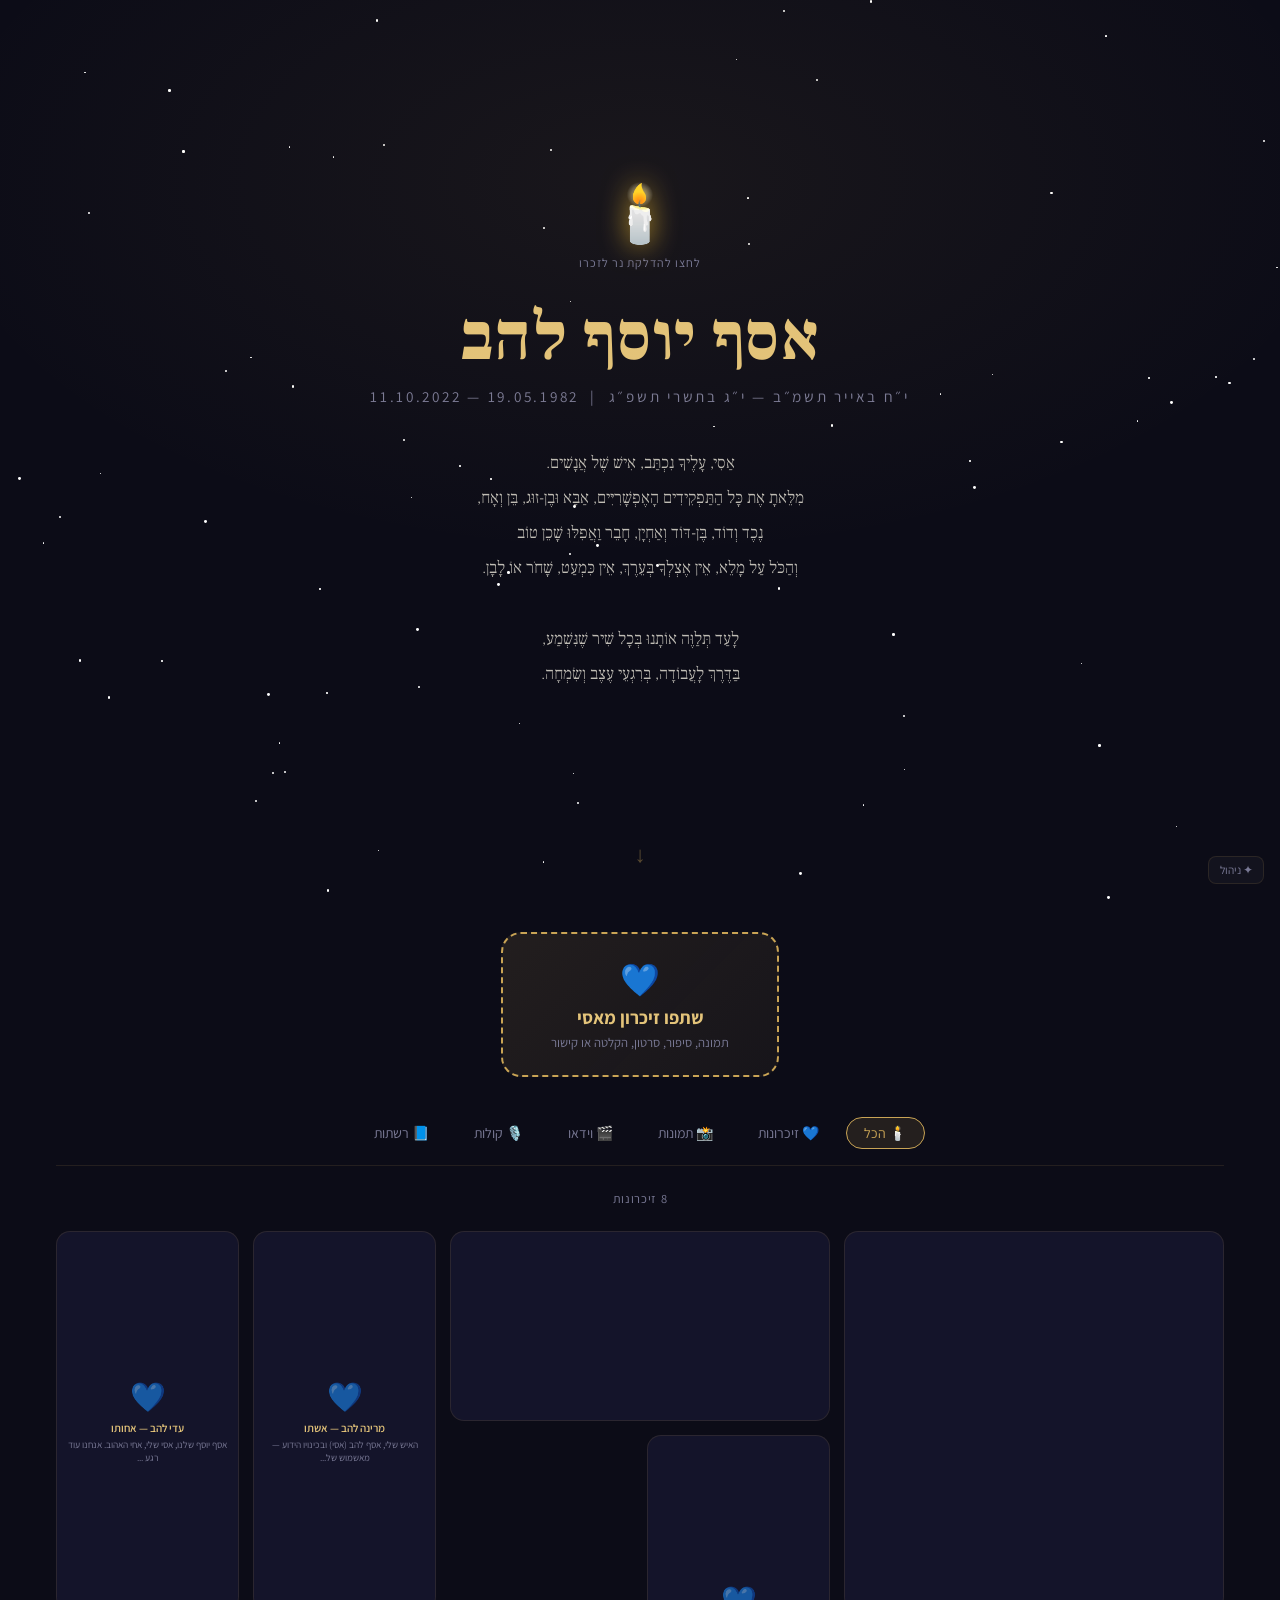
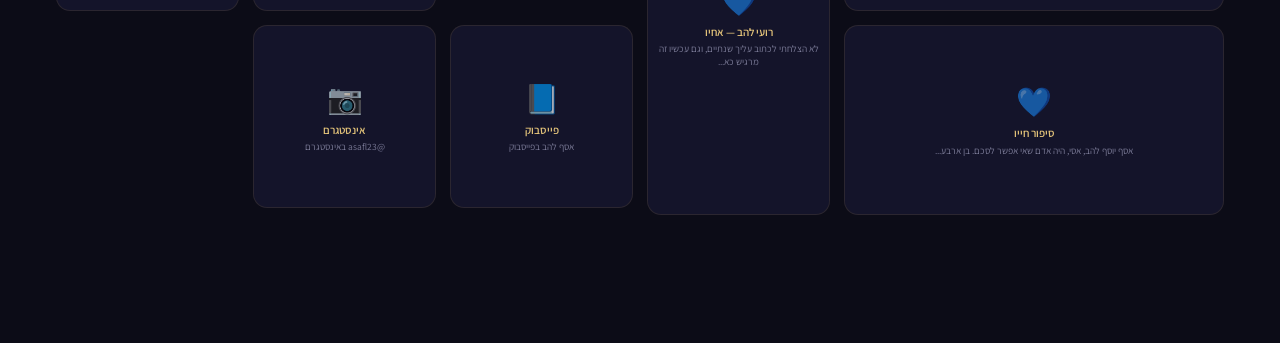
==== index.html @ 925800bf "Connect Supabase backend + fix SQL schema - Add Supabase project URL and anon key to config - Add Su" ====
<!DOCTYPE html>
<html lang="he" dir="rtl">
<head>
    <meta charset="UTF-8">
    <meta name="viewport" content="width=device-width, initial-scale=1.0">
    <title>אסף יוסף להב — לזכרו</title>
    <meta name="description" content="אתר הנצחה לזכרו של אסף יוסף להב ז״ל (1982-2022). שתפו זיכרונות, תמונות, סיפורים וסרטונים.">
    <meta property="og:title" content="אסף יוסף להב — לזכרו">
    <meta property="og:description" content="קיר זיכרונות לאסי. שתפו תמונות, סיפורים, הקלטות וסרטונים.">
    <meta property="og:type" content="website">
    <meta property="og:locale" content="he_IL">
    <meta name="twitter:card" content="summary_large_image">
    <meta name="theme-color" content="#0c0c17">
    <link rel="preconnect" href="https://fonts.googleapis.com">
    <link rel="preconnect" href="https://fonts.gstatic.com" crossorigin>
    <link href="https://fonts.googleapis.com/css2?family=Frank+Ruhl+Libre:wght@300;400;700;900&family=Assistant:wght@300;400;600;700&display=swap" rel="stylesheet">
    <link rel="stylesheet" href="css/style.css">
</head>
<body>

<!-- Stars background -->
<div class="stars" id="stars"></div>

<!-- HERO -->
<section class="hero" id="hero">
    <div class="candle-area">
        <div class="candle-emoji" id="mainCandle" title="לחצו להדלקת נר">&#x1F56F;&#xFE0F;</div>
        <div class="candle-label">לחצו להדלקת נר לזכרו</div>
    </div>

    <h1 class="hero-name">אסף יוסף להב</h1>
    <p class="hero-dates">י״ח באייר תשמ״ב — י״ג בתשרי תשפ״ג&nbsp;&nbsp;|&nbsp;&nbsp;19.05.1982 — 11.10.2022</p>

    <p class="hero-poem">
        אַסִי, עָלֶיךָ נִכְתַּב, אִישׁ שֶׁל אֲנָשִׁים.<br>
        מִלֵּאתָ אֶת כָּל הַתַּפְקִידִים הָאֶפְשָׁרִיִּים, אַבָּא וּבֶן-זוּג, בֵּן וְאָח,<br>
        נֶכֶד וְדוֹד, בֶּן-דּוֹד וְאַחְיָן, חָבֵר וַאֲפִלּוּ שָׁכֵן טוֹב<br>
        וְהַכֹּל עַל מָלֵא, אֵין אֶצְלְךָ בְּעֵרֶךְ, אֵין כִּמְעַט, שָׁחֹר אוֹ לָבָן.<br><br>
        לָעַד תְּלַוֶּה אוֹתָנוּ בְּכָל שִׁיר שֶׁנִּשְׁמַע,<br>
        בַּדֶּרֶךְ לָעֲבוֹדָה, בְּרִגְעֵי עֶצֶב וְשִׂמְחָה.
    </p>

    <div class="scroll-down" id="scrollDown">&#8595;</div>
</section>

<!-- MAIN -->
<main class="main-wrap" id="main">

    <!-- Add Memory CTA -->
    <div class="add-cta" id="addCta">
        <button class="add-cta-btn" id="openSubmitBtn">
            <span class="add-cta-icon">&#x1F499;</span>
            <span class="add-cta-text">שתפו זיכרון מאסי</span>
            <span class="add-cta-sub">תמונה, סיפור, סרטון, הקלטה או קישור</span>
        </button>
    </div>

    <!-- Tabs -->
    <div class="tabs" id="tabs">
        <button class="tab active" data-filter="all">&#x1F56F;&#xFE0F; הכל</button>
        <button class="tab" data-filter="story">&#x1F499; זיכרונות</button>
        <button class="tab" data-filter="photo">&#x1F4F8; תמונות</button>
        <button class="tab" data-filter="video">&#x1F3AC; וידאו</button>
        <button class="tab" data-filter="audio">&#x1F399;&#xFE0F; קולות</button>
        <button class="tab" data-filter="social">&#x1F4D8; רשתות</button>
    </div>

    <!-- Tile count -->
    <div class="tile-count" id="tileCount"></div>

    <!-- Grid -->
    <div class="grid" id="mainGrid">
        <div class="loading">טוען זיכרונות...</div>
    </div>

</main>

<!-- LIGHTBOX -->
<div class="lightbox-backdrop" id="lightbox">
    <button class="lightbox-close" id="lightboxClose">&times;</button>
    <div class="lightbox-content" id="lightboxContent"></div>
</div>

<!-- SUBMIT MODAL -->
<div class="backdrop" id="submitBackdrop">
    <div class="modal" id="submitModal">
        <h2>&#x1F499; שתפו זיכרון מאסי</h2>

        <div class="form-group">
            <label>סוג התוכן</label>
            <div class="type-grid" id="typeGrid">
                <button class="type-btn sel" data-type="story">
                    <span class="big">&#x1F4AC;</span>סיפור / זיכרון
                </button>
                <button class="type-btn" data-type="photo">
                    <span class="big">&#x1F4F8;</span>תמונה
                </button>
                <button class="type-btn" data-type="video">
                    <span class="big">&#x1F3AC;</span>וידאו
                </button>
                <button class="type-btn" data-type="audio">
                    <span class="big">&#x1F399;&#xFE0F;</span>הקלטה קולית
                </button>
                <button class="type-btn" data-type="social">
                    <span class="big">&#x1F4D8;</span>פוסט / קישור
                </button>
            </div>
        </div>

        <div class="form-group">
            <label>שמכם (יופיע לצד הזיכרון)</label>
            <input type="text" id="subName" placeholder="שם מלא" />
        </div>

        <div class="form-group" id="textGroup">
            <label>הסיפור / הזיכרון שלכם</label>
            <textarea id="subText" placeholder="ספרו זיכרון, רגע, משפט שמרגש..."></textarea>
        </div>

        <div class="form-group" id="linkGroup" style="display:none">
            <label>קישור (URL)</label>
            <input type="url" id="subLink" placeholder="https://..." />
            <div class="hint" id="linkHint">קישור לתמונה / YouTube / הקלטה / פוסט</div>
        </div>

        <div class="form-group" id="fileGroup" style="display:none">
            <label>או העלו קובץ</label>
            <div class="file-drop" id="fileDrop">
                <span class="file-drop-icon">&#x1F4E4;</span>
                <span class="file-drop-text">גררו קובץ לכאן או לחצו לבחירה</span>
                <input type="file" id="fileInput" accept="image/*,audio/*" />
            </div>
            <div class="file-preview" id="filePreview" style="display:none"></div>
        </div>

        <div class="modal-actions">
            <button class="btn-main" id="submitBtn">שלחו לאישור &#x1F499;</button>
            <button class="btn-sec" id="cancelSubmitBtn">ביטול</button>
        </div>

        <p class="modal-note">
            כל תוכן יועבר לאישור לפני פרסום. תודה שזוכרים.
        </p>
    </div>
</div>

<!-- Admin toggle -->
<button class="admin-link" id="adminToggle">&#x2726; ניהול</button>

<!-- TOAST -->
<div class="toast" id="toast"></div>

<!-- Scripts -->
<script src="https://cdn.jsdelivr.net/npm/@supabase/supabase-js@2"></script>
<script src="js/config.js"></script>
<script src="js/supabase.js"></script>
<script src="js/wall.js"></script>
<script src="js/submit.js"></script>

</body>
</html>
---- css/style.css ----
/* ═══════════════════════════════════════════
   Memorial Site — Asaf Yosef Lahav
   Dark theme with gold accents
   ═══════════════════════════════════════════ */

*,*::before,*::after { box-sizing:border-box; margin:0; padding:0; }

:root {
  --bg: #0c0c17;
  --surface: #14142a;
  --surface2: #1c1c35;
  --gold: #c9a455;
  --gold-light: #e4c47a;
  --gold-dim: rgba(201,164,85,0.12);
  --text: #e8e4d8;
  --muted: #7a7a96;
  --heart: #d4678a;
  --border: rgba(201,164,85,0.13);
  --radius: 14px;
  --blue: #4a7fd4;
  --insta: #c96f9a;
}

html { scroll-behavior: smooth; }

body {
  font-family: 'Assistant', Arial, sans-serif;
  background: var(--bg);
  color: var(--text);
  min-height: 100vh;
  overflow-x: hidden;
  direction: rtl;
}

/* ═══ ACCESSIBILITY ═══ */
*:focus-visible {
  outline: 3px solid var(--gold);
  outline-offset: 3px;
  border-radius: 4px;
}

/* ═══ HERO ═══ */
.hero {
  position: relative;
  min-height: 100vh;
  display: flex;
  flex-direction: column;
  align-items: center;
  justify-content: center;
  padding: 3rem 2rem 5rem;
  text-align: center;
  overflow: hidden;
}
.hero::before {
  content: '';
  position: absolute;
  inset: 0;
  background: radial-gradient(ellipse 80% 60% at 50% 20%, rgba(201,164,85,0.07) 0%, transparent 70%);
  pointer-events: none;
}

/* Stars */
.stars { position: absolute; inset: 0; pointer-events: none; }
.star {
  position: absolute;
  border-radius: 50%;
  background: #fff;
  animation: twinkle var(--dur,3s) ease-in-out infinite var(--delay,0s);
}
@keyframes twinkle {
  0%,100% { opacity: 0.1; }
  50% { opacity: var(--max,0.6); }
}

/* Candle */
.candle-area { margin-bottom: 2rem; position: relative; }
.candle-emoji {
  font-size: 3.5rem;
  filter: drop-shadow(0 0 14px rgba(255,200,50,0.7));
  animation: flicker 2s ease-in-out infinite;
  display: inline-block;
  cursor: pointer;
  transition: font-size 0.3s, filter 0.3s;
}
@keyframes flicker {
  0%,100% { transform: scaleX(1) rotate(-1deg); filter: drop-shadow(0 0 14px rgba(255,200,50,0.7)); }
  25% { transform: scaleX(0.94) rotate(1deg); filter: drop-shadow(0 0 10px rgba(255,200,50,0.5)); }
  50% { transform: scaleX(1.02) rotate(-0.5deg); filter: drop-shadow(0 0 18px rgba(255,200,50,0.85)); }
  75% { transform: scaleX(0.97) rotate(1.5deg); filter: drop-shadow(0 0 12px rgba(255,200,50,0.6)); }
}
.candle-label {
  font-size: 0.75rem;
  color: var(--muted);
  margin-top: 0.4rem;
  letter-spacing: 0.08em;
}

.hero-name {
  font-family: 'Frank Ruhl Libre', serif;
  font-size: clamp(2.4rem, 7vw, 4.2rem);
  font-weight: 900;
  color: var(--gold-light);
  letter-spacing: 0.02em;
  line-height: 1.1;
  margin-bottom: 0.6rem;
}
.hero-dates {
  font-size: 0.95rem;
  color: var(--muted);
  letter-spacing: 0.18em;
  margin-bottom: 2.5rem;
}
.hero-poem {
  max-width: 660px;
  font-size: 1.05rem;
  line-height: 2.1;
  color: rgba(232,228,216,0.82);
  font-family: 'Frank Ruhl Libre', serif;
  font-weight: 300;
}

.scroll-down {
  position: absolute;
  bottom: 2rem;
  left: 50%;
  transform: translateX(-50%);
  color: var(--gold);
  opacity: 0.4;
  font-size: 1.4rem;
  animation: bob 2.5s ease-in-out infinite;
  cursor: pointer;
}
@keyframes bob {
  0%,100% { transform: translateX(-50%) translateY(0); }
  50% { transform: translateX(-50%) translateY(8px); }
}

/* ═══ MAIN ═══ */
.main-wrap {
  max-width: 1200px;
  margin: 0 auto;
  padding: 2rem 1rem 8rem;
}

/* ═══ ADD CTA ═══ */
.add-cta {
  text-align: center;
  margin-bottom: 2.5rem;
}
.add-cta-btn {
  display: inline-flex;
  flex-direction: column;
  align-items: center;
  gap: 0.3rem;
  background: linear-gradient(135deg, var(--gold-dim), rgba(201,164,85,0.06));
  border: 2px dashed var(--gold);
  border-radius: 20px;
  padding: 1.5rem 3rem;
  cursor: pointer;
  font-family: inherit;
  transition: all 0.3s;
  color: var(--text);
}
.add-cta-btn:hover {
  background: linear-gradient(135deg, rgba(201,164,85,0.2), rgba(201,164,85,0.1));
  transform: translateY(-2px);
  box-shadow: 0 8px 32px rgba(201,164,85,0.2);
}
.add-cta-icon { font-size: 2rem; }
.add-cta-text {
  font-size: 1.15rem;
  font-weight: 700;
  color: var(--gold-light);
}
.add-cta-sub {
  font-size: 0.8rem;
  color: var(--muted);
}

/* ═══ TABS ═══ */
.tabs {
  display: flex;
  flex-wrap: wrap;
  gap: 0.5rem;
  padding-bottom: 1rem;
  border-bottom: 1px solid var(--border);
  margin-bottom: 1.5rem;
  justify-content: center;
}
.tab {
  background: transparent;
  border: 1px solid transparent;
  border-radius: 100px;
  padding: 0.4rem 1.1rem;
  color: var(--muted);
  font-size: 0.875rem;
  cursor: pointer;
  transition: all 0.2s;
  font-family: 'Assistant', sans-serif;
}
.tab:hover { color: var(--gold-light); border-color: var(--border); }
.tab.active { background: var(--gold-dim); border-color: var(--gold); color: var(--gold); }

/* ═══ TILE COUNT ═══ */
.tile-count {
  text-align: center;
  font-size: 0.78rem;
  color: var(--muted);
  margin-bottom: 1.5rem;
  letter-spacing: 0.05em;
}

/* ═══ MASONRY GRID ═══ */
.grid {
  display: grid;
  grid-template-columns: repeat(auto-fill, minmax(140px, 1fr));
  gap: 0.75rem;
  direction: rtl;
}
@media (min-width: 560px) {
  .grid { grid-template-columns: repeat(auto-fill, minmax(150px, 1fr)); }
}
@media (min-width: 900px) {
  .grid { grid-template-columns: repeat(auto-fill, minmax(160px, 1fr)); gap: 0.85rem; }
}

/* ═══ TILE (small by default) ═══ */
.tile {
  position: relative;
  background: var(--surface);
  border: 1px solid var(--border);
  border-radius: var(--radius);
  overflow: hidden;
  cursor: pointer;
  transition: transform 0.25s, box-shadow 0.25s;
  aspect-ratio: 1;
  display: flex;
  flex-direction: column;
  align-items: center;
  justify-content: center;
  text-align: center;
  padding: 0.6rem;
  animation: tileIn 0.4s ease both;
}
.tile:hover {
  transform: translateY(-4px) scale(1.03);
  box-shadow: 0 8px 28px rgba(201,164,85,0.18);
  border-color: rgba(201,164,85,0.3);
  z-index: 2;
}

/* Tile sizes */
.tile.size-wide {
  grid-column: span 2;
  aspect-ratio: 2/1;
}
.tile.size-tall {
  grid-row: span 2;
  aspect-ratio: auto;
}
.tile.size-large {
  grid-column: span 2;
  grid-row: span 2;
  aspect-ratio: 1;
}

/* Stagger animation */
@keyframes tileIn {
  from { opacity: 0; transform: translateY(20px) scale(0.95); }
  to { opacity: 1; transform: translateY(0) scale(1); }
}

/* Tile content (mini preview) */
.tile-icon {
  font-size: 1.8rem;
  margin-bottom: 0.35rem;
  opacity: 0.7;
}
.tile-label {
  font-size: 0.7rem;
  color: var(--gold-light);
  font-weight: 600;
  line-height: 1.3;
  max-height: 2.6em;
  overflow: hidden;
}
.tile-author {
  font-size: 0.6rem;
  color: var(--muted);
  margin-top: 0.2rem;
}
.tile-likes {
  position: absolute;
  bottom: 0.4rem;
  left: 0.5rem;
  font-size: 0.6rem;
  color: var(--heart);
  opacity: 0.8;
}

/* Tile with image thumbnail */
.tile-thumb {
  position: absolute;
  inset: 0;
  object-fit: cover;
  width: 100%;
  height: 100%;
  transition: transform 0.3s;
}
.tile:hover .tile-thumb {
  transform: scale(1.08);
}
.tile-overlay {
  position: absolute;
  inset: 0;
  background: linear-gradient(to top, rgba(12,12,23,0.85) 0%, transparent 60%);
  display: flex;
  flex-direction: column;
  justify-content: flex-end;
  padding: 0.6rem;
  opacity: 0;
  transition: opacity 0.25s;
}
.tile:hover .tile-overlay {
  opacity: 1;
}
.tile-overlay .tile-label {
  max-height: none;
}

/* ═══ LIGHTBOX ═══ */
.lightbox-backdrop {
  display: none;
  position: fixed;
  inset: 0;
  background: rgba(0,0,0,0.92);
  z-index: 300;
  align-items: center;
  justify-content: center;
  padding: 1rem;
  backdrop-filter: blur(8px);
  overflow-y: auto;
}
.lightbox-backdrop.open {
  display: flex;
}
.lightbox-close {
  position: fixed;
  top: 1rem;
  left: 1rem;
  background: rgba(255,255,255,0.08);
  border: 1px solid rgba(255,255,255,0.15);
  border-radius: 50%;
  width: 44px;
  height: 44px;
  font-size: 1.5rem;
  color: var(--text);
  cursor: pointer;
  z-index: 310;
  display: flex;
  align-items: center;
  justify-content: center;
  transition: background 0.2s;
}
.lightbox-close:hover {
  background: rgba(255,255,255,0.15);
}
.lightbox-content {
  max-width: 720px;
  width: 100%;
  max-height: 90vh;
  overflow-y: auto;
}

/* Lightbox card */
.lb-card {
  background: var(--surface);
  border: 1px solid var(--border);
  border-radius: 20px;
  overflow: hidden;
}
.lb-media { width: 100%; display: block; }
.lb-media img {
  width: 100%;
  max-height: 500px;
  object-fit: contain;
  background: #000;
}
.lb-body { padding: 1.5rem; }
.lb-top {
  display: flex;
  justify-content: space-between;
  align-items: flex-start;
  margin-bottom: 0.75rem;
}
.lb-author {
  font-size: 0.95rem;
  font-weight: 700;
  color: var(--gold-light);
}
.lb-date {
  font-size: 0.8rem;
  color: var(--muted);
}
.lb-type-badge {
  display: inline-flex;
  align-items: center;
  gap: 0.3rem;
  font-size: 0.72rem;
  padding: 0.15rem 0.55rem;
  border-radius: 100px;
  background: rgba(255,255,255,0.05);
  color: var(--muted);
  margin-bottom: 0.7rem;
}
.lb-text {
  font-size: 0.95rem;
  line-height: 1.85;
  white-space: pre-wrap;
  color: var(--text);
}
.lb-footer {
  display: flex;
  align-items: center;
  gap: 1rem;
  margin-top: 1rem;
  padding-top: 1rem;
  border-top: 1px solid var(--border);
}

/* Social links in lightbox */
.lb-social-link {
  display: flex;
  align-items: center;
  gap: 0.9rem;
  padding: 0.85rem 1rem;
  text-decoration: none;
  color: var(--text);
  transition: background 0.2s;
  border-top: 1px solid var(--border);
}
.lb-social-link:hover { background: rgba(255,255,255,0.03); }
.lb-social-icon { font-size: 1.6rem; flex-shrink: 0; }
.lb-social-text { font-size: 0.85rem; line-height: 1.4; }
.lb-social-text strong { display: block; margin-bottom: 0.15rem; }
.lb-social-link.fb strong { color: var(--blue); }
.lb-social-link.ig strong { color: var(--insta); }

/* YouTube in lightbox */
.lb-yt-frame {
  width: 100%;
  aspect-ratio: 16/9;
  border: none;
  display: block;
}

/* ═══ ICON BUTTONS ═══ */
.icon-btn {
  background: none;
  border: none;
  cursor: pointer;
  font-size: 0.85rem;
  color: var(--muted);
  display: flex;
  align-items: center;
  gap: 0.3rem;
  font-family: 'Assistant', sans-serif;
  transition: color 0.2s;
  padding: 0;
}
.icon-btn:hover { color: var(--gold-light); }
.like-btn.liked, .like-btn:hover { color: var(--heart); }

/* ═══ COMMENTS ═══ */
.lb-comments { padding: 0 1.5rem 1.25rem; }
.comment-item {
  font-size: 0.85rem;
  line-height: 1.55;
  padding: 0.5rem 0;
  border-bottom: 1px solid rgba(255,255,255,0.05);
  color: var(--text);
}
.comment-item:last-child { border-bottom: none; }
.comment-item strong { color: var(--gold-light); }

.add-comment {
  display: flex;
  gap: 0.5rem;
  margin-top: 0.6rem;
}
.add-comment input {
  flex: 1;
  background: var(--surface2);
  border: 1px solid var(--border);
  border-radius: 8px;
  padding: 0.45rem 0.75rem;
  color: var(--text);
  font-size: 0.83rem;
  font-family: 'Assistant', sans-serif;
  direction: rtl;
}
.add-comment input::placeholder { color: var(--muted); }
.add-comment button {
  background: var(--gold);
  border: none;
  border-radius: 8px;
  padding: 0.45rem 0.9rem;
  color: #0c0c17;
  font-size: 0.82rem;
  font-weight: 700;
  cursor: pointer;
  font-family: inherit;
  white-space: nowrap;
}

/* ═══ SUBMIT MODAL ═══ */
.backdrop {
  display: none;
  position: fixed;
  inset: 0;
  background: rgba(0,0,0,0.8);
  z-index: 200;
  align-items: center;
  justify-content: center;
  padding: 1rem;
  backdrop-filter: blur(4px);
}
.backdrop.open { display: flex; }

.modal {
  background: var(--surface);
  border: 1px solid var(--border);
  border-radius: 20px;
  width: 100%;
  max-width: 520px;
  max-height: 90vh;
  overflow-y: auto;
  padding: 1.75rem;
}
.modal h2 {
  font-family: 'Frank Ruhl Libre', serif;
  color: var(--gold-light);
  margin-bottom: 1.25rem;
  font-size: 1.3rem;
}

.type-grid {
  display: grid;
  grid-template-columns: repeat(3, 1fr);
  gap: 0.5rem;
  margin-bottom: 1rem;
}
@media (max-width: 400px) { .type-grid { grid-template-columns: repeat(2, 1fr); } }

.type-btn {
  background: var(--surface2);
  border: 1px solid var(--border);
  border-radius: 10px;
  padding: 0.75rem 0.5rem;
  text-align: center;
  cursor: pointer;
  font-size: 0.78rem;
  color: var(--muted);
  transition: all 0.15s;
  font-family: inherit;
}
.type-btn:hover, .type-btn.sel {
  border-color: var(--gold);
  background: var(--gold-dim);
  color: var(--gold);
}
.type-btn .big { font-size: 1.5rem; display: block; margin-bottom: 0.3rem; }

.form-group { margin-bottom: 1rem; }
.form-group label {
  display: block;
  font-size: 0.82rem;
  color: var(--muted);
  margin-bottom: 0.4rem;
}
.form-group input,
.form-group textarea,
.form-group select {
  width: 100%;
  background: var(--surface2);
  border: 1px solid var(--border);
  border-radius: 9px;
  padding: 0.6rem 0.85rem;
  color: var(--text);
  font-size: 0.9rem;
  font-family: 'Assistant', sans-serif;
  direction: rtl;
  outline: none;
  transition: border-color 0.2s;
}
.form-group input:focus,
.form-group textarea:focus { border-color: var(--gold); }
.form-group textarea { min-height: 110px; resize: vertical; }
.form-group input::placeholder,
.form-group textarea::placeholder { color: var(--muted); }

.hint { font-size: 0.75rem; color: var(--muted); margin-top: 0.3rem; }

/* File drop zone */
.file-drop {
  border: 2px dashed var(--border);
  border-radius: 12px;
  padding: 1.5rem;
  text-align: center;
  cursor: pointer;
  transition: border-color 0.2s, background 0.2s;
  position: relative;
}
.file-drop:hover, .file-drop.dragover {
  border-color: var(--gold);
  background: var(--gold-dim);
}
.file-drop-icon { font-size: 1.8rem; display: block; margin-bottom: 0.4rem; }
.file-drop-text { font-size: 0.8rem; color: var(--muted); }
.file-drop input[type="file"] {
  position: absolute;
  inset: 0;
  opacity: 0;
  cursor: pointer;
}
.file-preview {
  margin-top: 0.5rem;
  font-size: 0.8rem;
  color: var(--gold-light);
  display: flex;
  align-items: center;
  gap: 0.5rem;
}
.file-preview img {
  width: 48px;
  height: 48px;
  object-fit: cover;
  border-radius: 6px;
}

.modal-actions { display: flex; gap: 0.75rem; margin-top: 1.25rem; }
.btn-main {
  flex: 1;
  background: var(--gold);
  border: none;
  border-radius: 9px;
  padding: 0.75rem;
  color: #0c0c17;
  font-size: 0.95rem;
  font-weight: 700;
  cursor: pointer;
  font-family: inherit;
  transition: background 0.2s;
}
.btn-main:hover { background: var(--gold-light); }
.btn-main:disabled {
  opacity: 0.5;
  cursor: not-allowed;
}
.btn-sec {
  background: transparent;
  border: 1px solid var(--border);
  border-radius: 9px;
  padding: 0.75rem 1.2rem;
  color: var(--muted);
  font-size: 0.9rem;
  cursor: pointer;
  font-family: inherit;
}

.modal-note {
  font-size: 0.75rem;
  color: var(--muted);
  margin-top: 1rem;
  text-align: center;
}

/* ═══ ADMIN ═══ */
.admin-link {
  position: fixed;
  bottom: 1rem;
  right: 1rem;
  background: rgba(255,255,255,0.03);
  border: 1px solid var(--border);
  border-radius: 8px;
  padding: 0.35rem 0.65rem;
  font-size: 0.72rem;
  color: var(--muted);
  cursor: pointer;
  font-family: inherit;
  z-index: 100;
}
.pdot {
  display: inline-block;
  width: 7px;
  height: 7px;
  background: var(--heart);
  border-radius: 50%;
  margin-right: 4px;
  vertical-align: middle;
}

/* ═══ TOAST ═══ */
.toast {
  position: fixed;
  top: 1.5rem;
  left: 50%;
  transform: translateX(-50%) translateY(-120px);
  background: var(--gold);
  color: #0c0c17;
  padding: 0.7rem 1.5rem;
  border-radius: 100px;
  font-weight: 700;
  font-size: 0.9rem;
  z-index: 500;
  transition: transform 0.3s ease;
  pointer-events: none;
  white-space: nowrap;
}
.toast.show { transform: translateX(-50%) translateY(0); }

/* ═══ LOADING ═══ */
.loading {
  text-align: center;
  padding: 4rem 1rem;
  color: var(--muted);
  font-size: 0.9rem;
  grid-column: 1 / -1;
}

/* ═══ RESPONSIVE ═══ */
@media (max-width: 480px) {
  .hero-poem { font-size: 0.9rem; line-height: 1.9; }
  .add-cta-btn { padding: 1.2rem 2rem; }
  .grid { grid-template-columns: repeat(auto-fill, minmax(100px, 1fr)); gap: 0.5rem; }
  .tile { padding: 0.4rem; }
  .tile-icon { font-size: 1.4rem; }
  .tile-label { font-size: 0.6rem; }
  .tile.size-wide { grid-column: span 2; }
  .tile.size-large { grid-column: span 2; grid-row: span 2; }
}
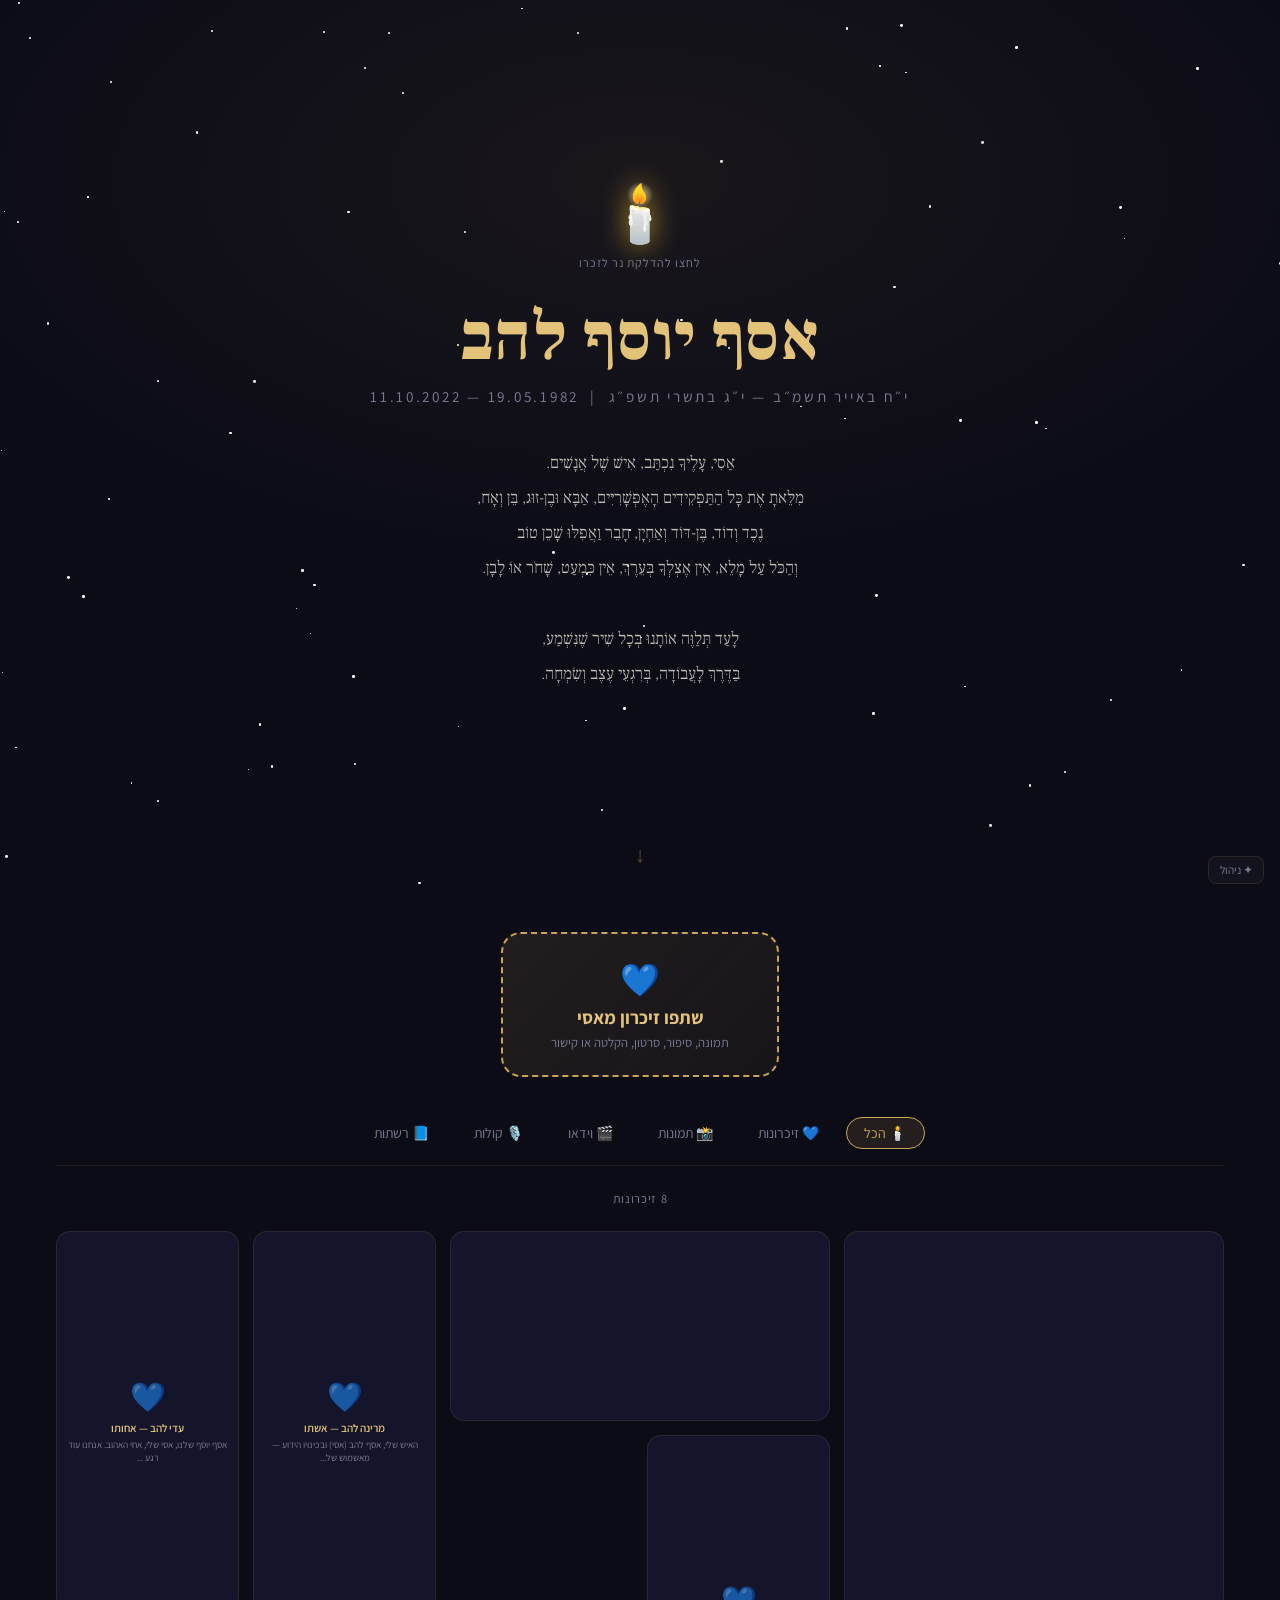
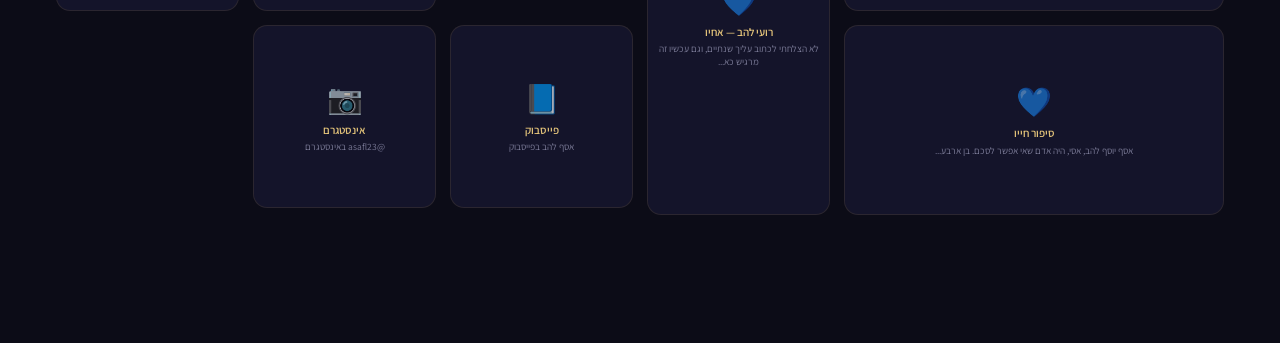
==== commit a76be3cd: "Redesign upload: 3 buttons (photo/video/audio) + paste + drag & drop - Three prominent upload button" ====
--- a/index.html
+++ b/index.html
@@ -86,25 +86,32 @@
     <div class="modal" id="submitModal">
         <h2>&#x1F499; שתפו זיכרון מאסי</h2>
 
+        <!-- Upload zone - always visible, prominent -->
         <div class="form-group">
-            <label>סוג התוכן</label>
-            <div class="type-grid" id="typeGrid">
-                <button class="type-btn sel" data-type="story">
-                    <span class="big">&#x1F4AC;</span>סיפור / זיכרון
-                </button>
-                <button class="type-btn" data-type="photo">
-                    <span class="big">&#x1F4F8;</span>תמונה
-                </button>
-                <button class="type-btn" data-type="video">
-                    <span class="big">&#x1F3AC;</span>וידאו
-                </button>
-                <button class="type-btn" data-type="audio">
-                    <span class="big">&#x1F399;&#xFE0F;</span>הקלטה קולית
-                </button>
-                <button class="type-btn" data-type="social">
-                    <span class="big">&#x1F4D8;</span>פוסט / קישור
-                </button>
+            <label>העלו תמונה או סרטון</label>
+            <div class="upload-zone" id="uploadZone">
+                <div class="upload-buttons">
+                    <label class="upload-btn upload-btn-photo" tabindex="0">
+                        <span class="upload-btn-icon">&#x1F4F8;</span>
+                        <span>תמונה</span>
+                        <input type="file" id="fileInputPhoto" accept="image/*" capture="environment" />
+                    </label>
+                    <label class="upload-btn upload-btn-video" tabindex="0">
+                        <span class="upload-btn-icon">&#x1F3AC;</span>
+                        <span>סרטון</span>
+                        <input type="file" id="fileInputVideo" accept="video/*" capture="environment" />
+                    </label>
+                    <label class="upload-btn upload-btn-audio" tabindex="0">
+                        <span class="upload-btn-icon">&#x1F399;&#xFE0F;</span>
+                        <span>הקלטה</span>
+                        <input type="file" id="fileInputAudio" accept="audio/*" />
+                    </label>
+                </div>
+                <div class="upload-drop" id="fileDrop">
+                    <span class="file-drop-text">&#x1F4CB; או גררו לכאן / הדביקו (Ctrl+V) תמונה</span>
+                </div>
             </div>
+            <div class="file-preview" id="filePreview" style="display:none"></div>
         </div>
 
         <div class="form-group">
@@ -113,24 +120,14 @@
         </div>
 
         <div class="form-group" id="textGroup">
-            <label>הסיפור / הזיכרון שלכם</label>
+            <label>סיפור / זיכרון / תיאור (אופציונלי)</label>
             <textarea id="subText" placeholder="ספרו זיכרון, רגע, משפט שמרגש..."></textarea>
         </div>
 
-        <div class="form-group" id="linkGroup" style="display:none">
-            <label>קישור (URL)</label>
-            <input type="url" id="subLink" placeholder="https://..." />
-            <div class="hint" id="linkHint">קישור לתמונה / YouTube / הקלטה / פוסט</div>
-        </div>
-
-        <div class="form-group" id="fileGroup" style="display:none">
-            <label>או העלו קובץ</label>
-            <div class="file-drop" id="fileDrop">
-                <span class="file-drop-icon">&#x1F4E4;</span>
-                <span class="file-drop-text">גררו קובץ לכאן או לחצו לבחירה</span>
-                <input type="file" id="fileInput" accept="image/*,audio/*" />
-            </div>
-            <div class="file-preview" id="filePreview" style="display:none"></div>
+        <div class="form-group" id="linkGroup">
+            <label>או הדביקו קישור</label>
+            <input type="url" id="subLink" placeholder="קישור ל-YouTube / אינסטגרם / פייסבוק / תמונה..." />
+            <div class="hint" id="linkHint">אפשר גם קישור לפוסט, סרטון, תמונה באינטרנט</div>
         </div>
 
         <div class="modal-actions">
--- a/css/style.css
+++ b/css/style.css
@@ -601,41 +601,103 @@
 
 .hint { font-size: 0.75rem; color: var(--muted); margin-top: 0.3rem; }
 
-/* File drop zone */
-.file-drop {
+/* Upload zone */
+.upload-zone {
+  display: flex;
+  flex-direction: column;
+  gap: 0.6rem;
+}
+.upload-buttons {
+  display: flex;
+  gap: 0.5rem;
+}
+.upload-btn {
+  flex: 1;
+  display: flex;
+  flex-direction: column;
+  align-items: center;
+  gap: 0.3rem;
+  padding: 1rem 0.5rem;
+  background: var(--surface2);
+  border: 2px solid var(--border);
+  border-radius: 14px;
+  cursor: pointer;
+  font-size: 0.8rem;
+  color: var(--muted);
+  font-family: 'Assistant', sans-serif;
+  transition: all 0.2s;
+}
+.upload-btn:hover, .upload-btn:focus-within {
+  border-color: var(--gold);
+  background: var(--gold-dim);
+  color: var(--gold);
+}
+.upload-btn input[type="file"] {
+  position: absolute;
+  width: 0;
+  height: 0;
+  opacity: 0;
+  pointer-events: none;
+}
+.upload-btn-icon { font-size: 1.8rem; }
+.upload-btn-photo:hover, .upload-btn-photo:focus-within { border-color: #4a7fd4; color: #4a7fd4; }
+.upload-btn-video:hover, .upload-btn-video:focus-within { border-color: #d4678a; color: #d4678a; }
+.upload-btn-audio:hover, .upload-btn-audio:focus-within { border-color: #c9a455; color: #c9a455; }
+
+.upload-drop {
   border: 2px dashed var(--border);
   border-radius: 12px;
-  padding: 1.5rem;
+  padding: 0.8rem;
   text-align: center;
-  cursor: pointer;
   transition: border-color 0.2s, background 0.2s;
-  position: relative;
-}
-.file-drop:hover, .file-drop.dragover {
+}
+.upload-drop.dragover {
   border-color: var(--gold);
   background: var(--gold-dim);
 }
-.file-drop-icon { font-size: 1.8rem; display: block; margin-bottom: 0.4rem; }
-.file-drop-text { font-size: 0.8rem; color: var(--muted); }
-.file-drop input[type="file"] {
-  position: absolute;
-  inset: 0;
-  opacity: 0;
-  cursor: pointer;
-}
+.file-drop-text { font-size: 0.78rem; color: var(--muted); }
+
 .file-preview {
   margin-top: 0.5rem;
+  padding: 0.6rem;
+  background: var(--surface2);
+  border: 1px solid var(--border);
+  border-radius: 10px;
   font-size: 0.8rem;
   color: var(--gold-light);
   display: flex;
   align-items: center;
-  gap: 0.5rem;
-}
-.file-preview img {
-  width: 48px;
-  height: 48px;
+  gap: 0.6rem;
+}
+.file-preview img,
+.file-preview video {
+  width: 64px;
+  height: 64px;
   object-fit: cover;
-  border-radius: 6px;
+  border-radius: 8px;
+}
+.file-preview-info {
+  flex: 1;
+  min-width: 0;
+}
+.file-preview-name {
+  font-weight: 600;
+  white-space: nowrap;
+  overflow: hidden;
+  text-overflow: ellipsis;
+}
+.file-preview-size {
+  font-size: 0.7rem;
+  color: var(--muted);
+}
+.file-preview-remove {
+  background: none;
+  border: none;
+  color: var(--heart);
+  font-size: 1.2rem;
+  cursor: pointer;
+  padding: 0.3rem;
+  font-family: inherit;
 }
 
 .modal-actions { display: flex; gap: 0.75rem; margin-top: 1.25rem; }
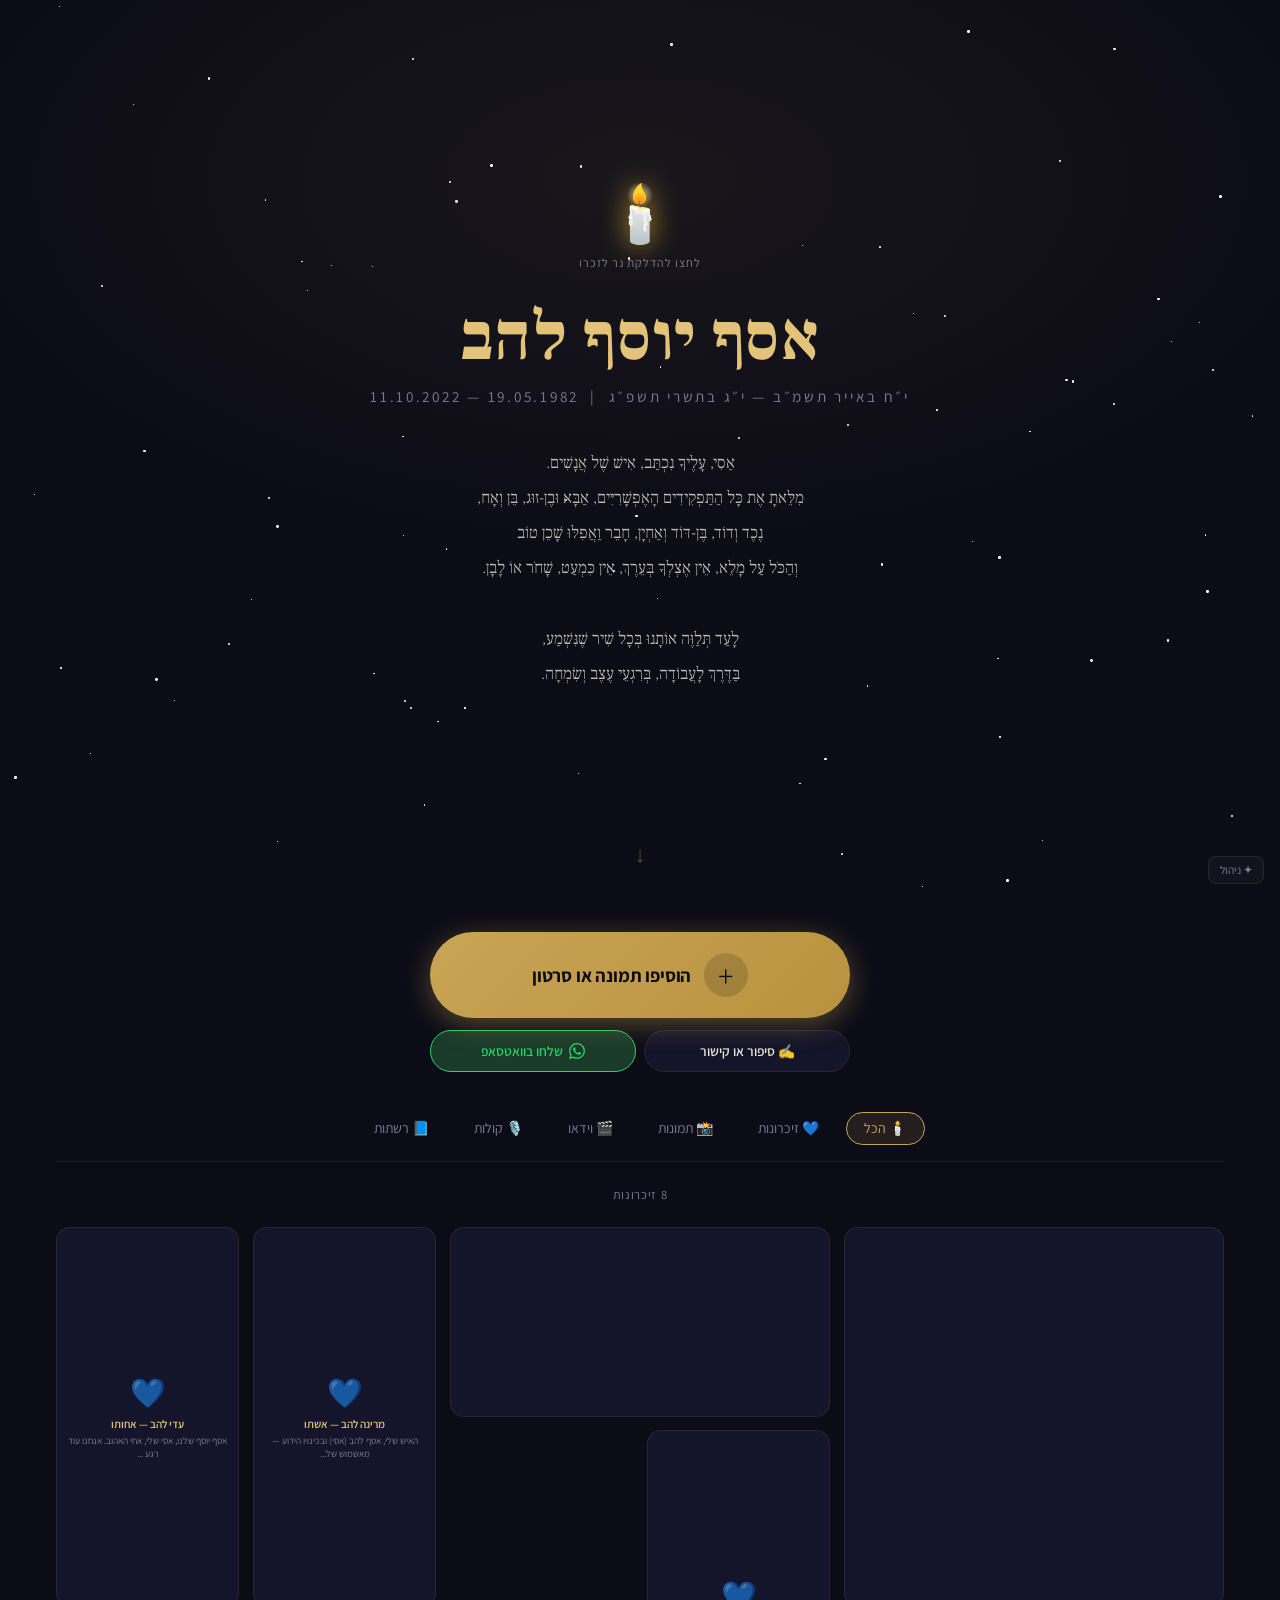
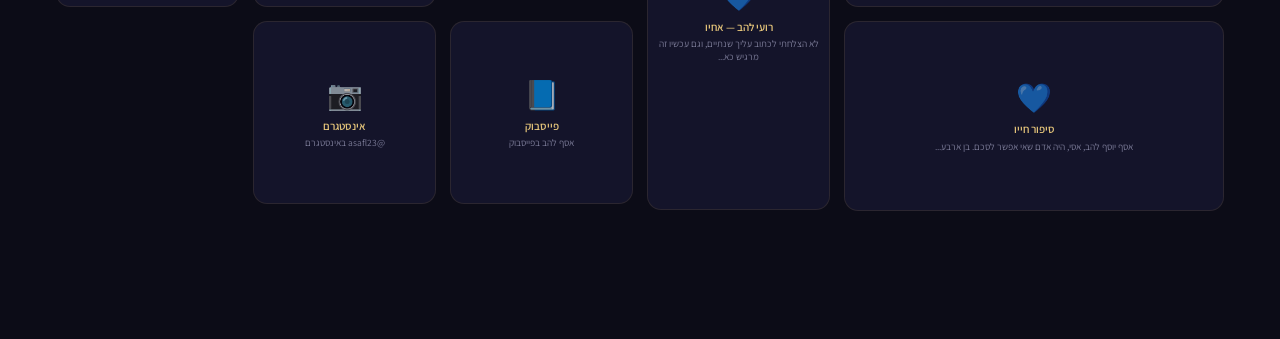
==== commit 85558def: "Ultra-simple 2-click upload + WhatsApp button Flow: tap big gold button → pick photo/video → type na" ====
--- a/index.html
+++ b/index.html
@@ -46,13 +46,22 @@
 <!-- MAIN -->
 <main class="main-wrap" id="main">
 
-    <!-- Add Memory CTA -->
-    <div class="add-cta" id="addCta">
-        <button class="add-cta-btn" id="openSubmitBtn">
-            <span class="add-cta-icon">&#x1F499;</span>
-            <span class="add-cta-text">שתפו זיכרון מאסי</span>
-            <span class="add-cta-sub">תמונה, סיפור, סרטון, הקלטה או קישור</span>
-        </button>
+    <!-- Quick Upload - 2 clicks -->
+    <div class="quick-upload" id="quickUpload">
+        <label class="quick-btn" id="quickFileBtn" tabindex="0">
+            <span class="quick-btn-icon">+</span>
+            <span class="quick-btn-text">הוסיפו תמונה או סרטון</span>
+            <input type="file" id="quickFileInput" accept="image/*,video/*" capture="environment" />
+        </label>
+        <div class="quick-row">
+            <button class="quick-small-btn" id="openSubmitBtn">&#x270D;&#xFE0F; סיפור או קישור</button>
+            <a class="quick-small-btn quick-whatsapp" id="whatsappBtn" target="_blank" rel="noopener">
+                <span class="wa-icon">
+                    <svg viewBox="0 0 24 24" width="16" height="16" fill="currentColor"><path d="M17.472 14.382c-.297-.149-1.758-.867-2.03-.967-.273-.099-.471-.148-.67.15-.197.297-.767.966-.94 1.164-.173.199-.347.223-.644.075-.297-.15-1.255-.463-2.39-1.475-.883-.788-1.48-1.761-1.653-2.059-.173-.297-.018-.458.13-.606.134-.133.298-.347.446-.52.149-.174.198-.298.298-.497.099-.198.05-.371-.025-.52-.075-.149-.669-1.612-.916-2.207-.242-.579-.487-.5-.669-.51-.173-.008-.371-.01-.57-.01-.198 0-.52.074-.792.372-.272.297-1.04 1.016-1.04 2.479 0 1.462 1.065 2.875 1.213 3.074.149.198 2.096 3.2 5.077 4.487.709.306 1.262.489 1.694.625.712.227 1.36.195 1.871.118.571-.085 1.758-.719 2.006-1.413.248-.694.248-1.289.173-1.413-.074-.124-.272-.198-.57-.347m-5.421 7.403h-.004a9.87 9.87 0 01-5.031-1.378l-.361-.214-3.741.982.998-3.648-.235-.374a9.86 9.86 0 01-1.51-5.26c.001-5.45 4.436-9.884 9.888-9.884 2.64 0 5.122 1.03 6.988 2.898a9.825 9.825 0 012.893 6.994c-.003 5.45-4.437 9.884-9.885 9.884m8.413-18.297A11.815 11.815 0 0012.05 0C5.495 0 .16 5.335.157 11.892c0 2.096.547 4.142 1.588 5.945L.057 24l6.305-1.654a11.882 11.882 0 005.683 1.448h.005c6.554 0 11.89-5.335 11.893-11.893a11.821 11.821 0 00-3.48-8.413z"/></svg>
+                </span>
+                שלחו בוואטסאפ
+            </a>
+        </div>
     </div>
 
     <!-- Tabs -->
@@ -81,63 +90,49 @@
     <div class="lightbox-content" id="lightboxContent"></div>
 </div>
 
-<!-- SUBMIT MODAL -->
+<!-- QUICK NAME MODAL (appears after file selected) -->
+<div class="backdrop" id="quickNameBackdrop">
+    <div class="modal modal-mini">
+        <div class="file-preview" id="quickPreview" style="display:flex"></div>
+        <div class="form-group" style="margin-top:1rem">
+            <input type="text" id="quickName" placeholder="השם שלכם" autofocus />
+        </div>
+        <div class="form-group">
+            <input type="text" id="quickCaption" placeholder="תיאור קצר (אופציונלי)" />
+        </div>
+        <div class="modal-actions">
+            <button class="btn-main" id="quickSubmitBtn">&#x1F499; שלחו</button>
+            <button class="btn-sec" id="quickCancelBtn">ביטול</button>
+        </div>
+        <p class="modal-note">כל תוכן יועבר לאישור לפני פרסום</p>
+    </div>
+</div>
+
+<!-- SUBMIT MODAL (for stories / links) -->
 <div class="backdrop" id="submitBackdrop">
     <div class="modal" id="submitModal">
-        <h2>&#x1F499; שתפו זיכרון מאסי</h2>
-
-        <!-- Upload zone - always visible, prominent -->
-        <div class="form-group">
-            <label>העלו תמונה או סרטון</label>
-            <div class="upload-zone" id="uploadZone">
-                <div class="upload-buttons">
-                    <label class="upload-btn upload-btn-photo" tabindex="0">
-                        <span class="upload-btn-icon">&#x1F4F8;</span>
-                        <span>תמונה</span>
-                        <input type="file" id="fileInputPhoto" accept="image/*" capture="environment" />
-                    </label>
-                    <label class="upload-btn upload-btn-video" tabindex="0">
-                        <span class="upload-btn-icon">&#x1F3AC;</span>
-                        <span>סרטון</span>
-                        <input type="file" id="fileInputVideo" accept="video/*" capture="environment" />
-                    </label>
-                    <label class="upload-btn upload-btn-audio" tabindex="0">
-                        <span class="upload-btn-icon">&#x1F399;&#xFE0F;</span>
-                        <span>הקלטה</span>
-                        <input type="file" id="fileInputAudio" accept="audio/*" />
-                    </label>
-                </div>
-                <div class="upload-drop" id="fileDrop">
-                    <span class="file-drop-text">&#x1F4CB; או גררו לכאן / הדביקו (Ctrl+V) תמונה</span>
-                </div>
-            </div>
-            <div class="file-preview" id="filePreview" style="display:none"></div>
-        </div>
+        <h2>&#x270D;&#xFE0F; שתפו סיפור או קישור</h2>
 
         <div class="form-group">
-            <label>שמכם (יופיע לצד הזיכרון)</label>
+            <label>שמכם</label>
             <input type="text" id="subName" placeholder="שם מלא" />
         </div>
 
         <div class="form-group" id="textGroup">
-            <label>סיפור / זיכרון / תיאור (אופציונלי)</label>
+            <label>הסיפור / הזיכרון שלכם</label>
             <textarea id="subText" placeholder="ספרו זיכרון, רגע, משפט שמרגש..."></textarea>
         </div>
 
         <div class="form-group" id="linkGroup">
             <label>או הדביקו קישור</label>
-            <input type="url" id="subLink" placeholder="קישור ל-YouTube / אינסטגרם / פייסבוק / תמונה..." />
-            <div class="hint" id="linkHint">אפשר גם קישור לפוסט, סרטון, תמונה באינטרנט</div>
+            <input type="url" id="subLink" placeholder="YouTube / אינסטגרם / פייסבוק / כל קישור..." />
         </div>
 
         <div class="modal-actions">
-            <button class="btn-main" id="submitBtn">שלחו לאישור &#x1F499;</button>
+            <button class="btn-main" id="submitBtn">&#x1F499; שלחו לאישור</button>
             <button class="btn-sec" id="cancelSubmitBtn">ביטול</button>
         </div>
-
-        <p class="modal-note">
-            כל תוכן יועבר לאישור לפני פרסום. תודה שזוכרים.
-        </p>
+        <p class="modal-note">כל תוכן יועבר לאישור לפני פרסום</p>
     </div>
 </div>
 
--- a/css/style.css
+++ b/css/style.css
@@ -142,39 +142,121 @@
   padding: 2rem 1rem 8rem;
 }
 
-/* ═══ ADD CTA ═══ */
-.add-cta {
+/* ═══ QUICK UPLOAD ═══ */
+.quick-upload {
   text-align: center;
   margin-bottom: 2.5rem;
-}
-.add-cta-btn {
-  display: inline-flex;
+  display: flex;
   flex-direction: column;
   align-items: center;
-  gap: 0.3rem;
-  background: linear-gradient(135deg, var(--gold-dim), rgba(201,164,85,0.06));
-  border: 2px dashed var(--gold);
-  border-radius: 20px;
-  padding: 1.5rem 3rem;
+  gap: 0.75rem;
+}
+
+/* Big main button */
+.quick-btn {
+  display: flex;
+  align-items: center;
+  justify-content: center;
+  gap: 0.8rem;
+  width: 100%;
+  max-width: 420px;
+  padding: 1.3rem 2rem;
+  background: linear-gradient(135deg, var(--gold), #b8923e);
+  border: none;
+  border-radius: 60px;
   cursor: pointer;
   font-family: inherit;
-  transition: all 0.3s;
-  color: var(--text);
-}
-.add-cta-btn:hover {
-  background: linear-gradient(135deg, rgba(201,164,85,0.2), rgba(201,164,85,0.1));
-  transform: translateY(-2px);
-  box-shadow: 0 8px 32px rgba(201,164,85,0.2);
-}
-.add-cta-icon { font-size: 2rem; }
-.add-cta-text {
+  transition: all 0.25s;
+  box-shadow: 0 6px 28px rgba(201,164,85,0.4);
+  position: relative;
+  overflow: hidden;
+}
+.quick-btn:hover {
+  transform: translateY(-3px);
+  box-shadow: 0 10px 40px rgba(201,164,85,0.55);
+}
+.quick-btn:active {
+  transform: translateY(0);
+}
+.quick-btn input[type="file"] {
+  position: absolute;
+  inset: 0;
+  opacity: 0;
+  cursor: pointer;
+  font-size: 200px; /* ensures full coverage on mobile */
+}
+.quick-btn-icon {
+  font-size: 2rem;
+  font-weight: 300;
+  color: #0c0c17;
+  width: 44px;
+  height: 44px;
+  border-radius: 50%;
+  background: rgba(0,0,0,0.15);
+  display: flex;
+  align-items: center;
+  justify-content: center;
+  flex-shrink: 0;
+}
+.quick-btn-text {
   font-size: 1.15rem;
   font-weight: 700;
+  color: #0c0c17;
+  letter-spacing: -0.01em;
+}
+
+/* Secondary row */
+.quick-row {
+  display: flex;
+  gap: 0.5rem;
+  width: 100%;
+  max-width: 420px;
+}
+.quick-small-btn {
+  flex: 1;
+  display: flex;
+  align-items: center;
+  justify-content: center;
+  gap: 0.4rem;
+  padding: 0.7rem 1rem;
+  background: var(--surface);
+  border: 1px solid var(--border);
+  border-radius: 40px;
+  color: var(--text);
+  font-size: 0.85rem;
+  font-weight: 600;
+  font-family: inherit;
+  cursor: pointer;
+  text-decoration: none;
+  transition: all 0.2s;
+}
+.quick-small-btn:hover {
+  border-color: var(--gold);
+  background: var(--gold-dim);
   color: var(--gold-light);
 }
-.add-cta-sub {
-  font-size: 0.8rem;
-  color: var(--muted);
+
+/* WhatsApp button */
+.quick-whatsapp {
+  background: #1a3a2a;
+  border-color: #25D366;
+  color: #25D366;
+}
+.quick-whatsapp:hover {
+  background: #25D366;
+  color: #fff;
+  border-color: #25D366;
+}
+.wa-icon {
+  display: flex;
+  align-items: center;
+}
+.wa-icon svg { vertical-align: middle; }
+
+/* Mini modal (for quick name after file) */
+.modal-mini {
+  max-width: 400px;
+  padding: 1.25rem;
 }
 
 /* ═══ TABS ═══ */
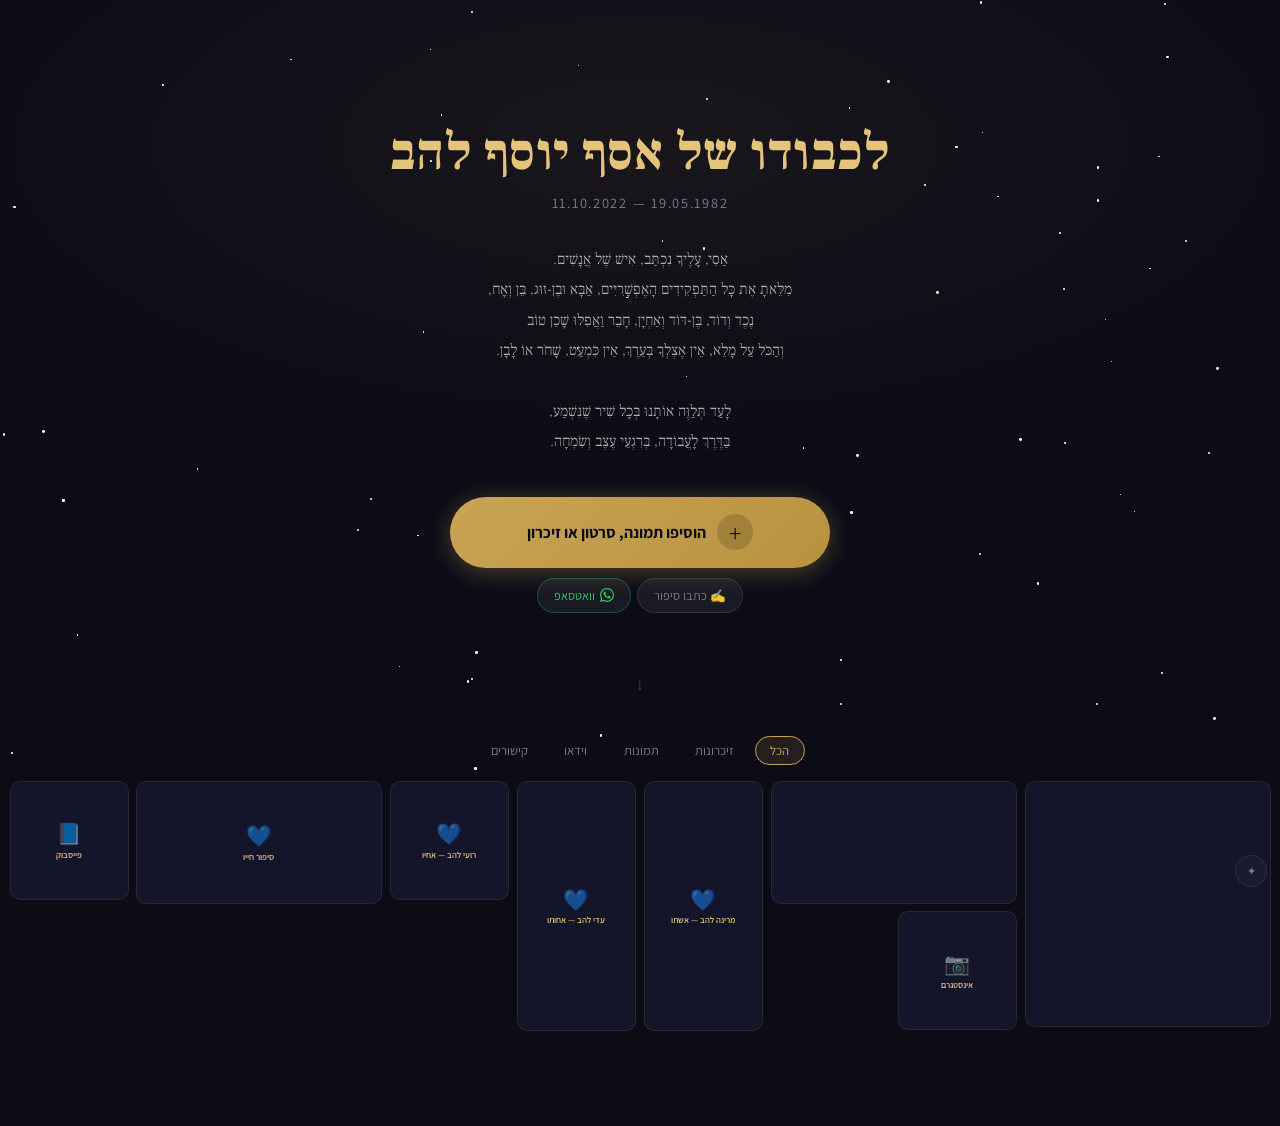
==== commit 07b7b8ea: "Major UI redesign: tiny tiles, hover-grow, simplified upload - Rename: "לכבודו של אסף להב" (not "לזכ" ====
--- a/index.html
+++ b/index.html
@@ -3,10 +3,10 @@
 <head>
     <meta charset="UTF-8">
     <meta name="viewport" content="width=device-width, initial-scale=1.0">
-    <title>אסף יוסף להב — לזכרו</title>
-    <meta name="description" content="אתר הנצחה לזכרו של אסף יוסף להב ז״ל (1982-2022). שתפו זיכרונות, תמונות, סיפורים וסרטונים.">
-    <meta property="og:title" content="אסף יוסף להב — לזכרו">
-    <meta property="og:description" content="קיר זיכרונות לאסי. שתפו תמונות, סיפורים, הקלטות וסרטונים.">
+    <title>לכבודו של אסף יוסף להב</title>
+    <meta name="description" content="לכבודו של אסף יוסף להב (1982-2022). שתפו תמונות, סיפורים, סרטונים וזיכרונות.">
+    <meta property="og:title" content="לכבודו של אסף יוסף להב">
+    <meta property="og:description" content="שתפו תמונות, סיפורים וזיכרונות מאסי.">
     <meta property="og:type" content="website">
     <meta property="og:locale" content="he_IL">
     <meta name="twitter:card" content="summary_large_image">
@@ -23,13 +23,8 @@
 
 <!-- HERO -->
 <section class="hero" id="hero">
-    <div class="candle-area">
-        <div class="candle-emoji" id="mainCandle" title="לחצו להדלקת נר">&#x1F56F;&#xFE0F;</div>
-        <div class="candle-label">לחצו להדלקת נר לזכרו</div>
-    </div>
-
-    <h1 class="hero-name">אסף יוסף להב</h1>
-    <p class="hero-dates">י״ח באייר תשמ״ב — י״ג בתשרי תשפ״ג&nbsp;&nbsp;|&nbsp;&nbsp;19.05.1982 — 11.10.2022</p>
+    <h1 class="hero-name">לכבודו של אסף יוסף להב</h1>
+    <p class="hero-dates">19.05.1982 — 11.10.2022</p>
 
     <p class="hero-poem">
         אַסִי, עָלֶיךָ נִכְתַּב, אִישׁ שֶׁל אֲנָשִׁים.<br>
@@ -40,46 +35,40 @@
         בַּדֶּרֶךְ לָעֲבוֹדָה, בְּרִגְעֵי עֶצֶב וְשִׂמְחָה.
     </p>
 
+    <!-- Upload button right in hero -->
+    <div class="hero-upload">
+        <label class="hero-upload-btn" tabindex="0">
+            <span class="hero-upload-plus">+</span>
+            <span class="hero-upload-text">הוסיפו תמונה, סרטון או זיכרון</span>
+            <input type="file" id="quickFileInput" accept="image/*,video/*" multiple />
+        </label>
+        <div class="hero-upload-row">
+            <button class="hero-sub-btn" id="openSubmitBtn">&#x270D;&#xFE0F; כתבו סיפור</button>
+            <a class="hero-sub-btn hero-wa-btn" id="whatsappBtn" target="_blank" rel="noopener">
+                <svg viewBox="0 0 24 24" width="14" height="14" fill="currentColor"><path d="M17.472 14.382c-.297-.149-1.758-.867-2.03-.967-.273-.099-.471-.148-.67.15-.197.297-.767.966-.94 1.164-.173.199-.347.223-.644.075-.297-.15-1.255-.463-2.39-1.475-.883-.788-1.48-1.761-1.653-2.059-.173-.297-.018-.458.13-.606.134-.133.298-.347.446-.52.149-.174.198-.298.298-.497.099-.198.05-.371-.025-.52-.075-.149-.669-1.612-.916-2.207-.242-.579-.487-.5-.669-.51-.173-.008-.371-.01-.57-.01-.198 0-.52.074-.792.372-.272.297-1.04 1.016-1.04 2.479 0 1.462 1.065 2.875 1.213 3.074.149.198 2.096 3.2 5.077 4.487.709.306 1.262.489 1.694.625.712.227 1.36.195 1.871.118.571-.085 1.758-.719 2.006-1.413.248-.694.248-1.289.173-1.413-.074-.124-.272-.198-.57-.347m-5.421 7.403h-.004a9.87 9.87 0 01-5.031-1.378l-.361-.214-3.741.982.998-3.648-.235-.374a9.86 9.86 0 01-1.51-5.26c.001-5.45 4.436-9.884 9.888-9.884 2.64 0 5.122 1.03 6.988 2.898a9.825 9.825 0 012.893 6.994c-.003 5.45-4.437 9.884-9.885 9.884m8.413-18.297A11.815 11.815 0 0012.05 0C5.495 0 .16 5.335.157 11.892c0 2.096.547 4.142 1.588 5.945L.057 24l6.305-1.654a11.882 11.882 0 005.683 1.448h.005c6.554 0 11.89-5.335 11.893-11.893a11.821 11.821 0 00-3.48-8.413z"/></svg>
+                וואטסאפ
+            </a>
+        </div>
+    </div>
+
     <div class="scroll-down" id="scrollDown">&#8595;</div>
 </section>
 
 <!-- MAIN -->
 <main class="main-wrap" id="main">
 
-    <!-- Quick Upload - 2 clicks -->
-    <div class="quick-upload" id="quickUpload">
-        <label class="quick-btn" id="quickFileBtn" tabindex="0">
-            <span class="quick-btn-icon">+</span>
-            <span class="quick-btn-text">הוסיפו תמונה או סרטון</span>
-            <input type="file" id="quickFileInput" accept="image/*,video/*" capture="environment" />
-        </label>
-        <div class="quick-row">
-            <button class="quick-small-btn" id="openSubmitBtn">&#x270D;&#xFE0F; סיפור או קישור</button>
-            <a class="quick-small-btn quick-whatsapp" id="whatsappBtn" target="_blank" rel="noopener">
-                <span class="wa-icon">
-                    <svg viewBox="0 0 24 24" width="16" height="16" fill="currentColor"><path d="M17.472 14.382c-.297-.149-1.758-.867-2.03-.967-.273-.099-.471-.148-.67.15-.197.297-.767.966-.94 1.164-.173.199-.347.223-.644.075-.297-.15-1.255-.463-2.39-1.475-.883-.788-1.48-1.761-1.653-2.059-.173-.297-.018-.458.13-.606.134-.133.298-.347.446-.52.149-.174.198-.298.298-.497.099-.198.05-.371-.025-.52-.075-.149-.669-1.612-.916-2.207-.242-.579-.487-.5-.669-.51-.173-.008-.371-.01-.57-.01-.198 0-.52.074-.792.372-.272.297-1.04 1.016-1.04 2.479 0 1.462 1.065 2.875 1.213 3.074.149.198 2.096 3.2 5.077 4.487.709.306 1.262.489 1.694.625.712.227 1.36.195 1.871.118.571-.085 1.758-.719 2.006-1.413.248-.694.248-1.289.173-1.413-.074-.124-.272-.198-.57-.347m-5.421 7.403h-.004a9.87 9.87 0 01-5.031-1.378l-.361-.214-3.741.982.998-3.648-.235-.374a9.86 9.86 0 01-1.51-5.26c.001-5.45 4.436-9.884 9.888-9.884 2.64 0 5.122 1.03 6.988 2.898a9.825 9.825 0 012.893 6.994c-.003 5.45-4.437 9.884-9.885 9.884m8.413-18.297A11.815 11.815 0 0012.05 0C5.495 0 .16 5.335.157 11.892c0 2.096.547 4.142 1.588 5.945L.057 24l6.305-1.654a11.882 11.882 0 005.683 1.448h.005c6.554 0 11.89-5.335 11.893-11.893a11.821 11.821 0 00-3.48-8.413z"/></svg>
-                </span>
-                שלחו בוואטסאפ
-            </a>
-        </div>
-    </div>
-
     <!-- Tabs -->
     <div class="tabs" id="tabs">
-        <button class="tab active" data-filter="all">&#x1F56F;&#xFE0F; הכל</button>
-        <button class="tab" data-filter="story">&#x1F499; זיכרונות</button>
-        <button class="tab" data-filter="photo">&#x1F4F8; תמונות</button>
-        <button class="tab" data-filter="video">&#x1F3AC; וידאו</button>
-        <button class="tab" data-filter="audio">&#x1F399;&#xFE0F; קולות</button>
-        <button class="tab" data-filter="social">&#x1F4D8; רשתות</button>
+        <button class="tab active" data-filter="all">הכל</button>
+        <button class="tab" data-filter="story">זיכרונות</button>
+        <button class="tab" data-filter="photo">תמונות</button>
+        <button class="tab" data-filter="video">וידאו</button>
+        <button class="tab" data-filter="social">קישורים</button>
     </div>
-
-    <!-- Tile count -->
-    <div class="tile-count" id="tileCount"></div>
 
     <!-- Grid -->
     <div class="grid" id="mainGrid">
-        <div class="loading">טוען זיכרונות...</div>
+        <div class="loading">טוען...</div>
     </div>
 
 </main>
@@ -90,7 +79,7 @@
     <div class="lightbox-content" id="lightboxContent"></div>
 </div>
 
-<!-- QUICK NAME MODAL (appears after file selected) -->
+<!-- QUICK NAME MODAL (after file picked) -->
 <div class="backdrop" id="quickNameBackdrop">
     <div class="modal modal-mini">
         <div class="file-preview" id="quickPreview" style="display:flex"></div>
@@ -101,45 +90,40 @@
             <input type="text" id="quickCaption" placeholder="תיאור קצר (אופציונלי)" />
         </div>
         <div class="modal-actions">
-            <button class="btn-main" id="quickSubmitBtn">&#x1F499; שלחו</button>
+            <button class="btn-main" id="quickSubmitBtn">שלחו</button>
             <button class="btn-sec" id="quickCancelBtn">ביטול</button>
         </div>
-        <p class="modal-note">כל תוכן יועבר לאישור לפני פרסום</p>
+        <p class="modal-note">יועבר לאישור לפני פרסום</p>
     </div>
 </div>
 
-<!-- SUBMIT MODAL (for stories / links) -->
+<!-- STORY MODAL -->
 <div class="backdrop" id="submitBackdrop">
     <div class="modal" id="submitModal">
         <h2>&#x270D;&#xFE0F; שתפו סיפור או קישור</h2>
-
         <div class="form-group">
             <label>שמכם</label>
             <input type="text" id="subName" placeholder="שם מלא" />
         </div>
-
-        <div class="form-group" id="textGroup">
-            <label>הסיפור / הזיכרון שלכם</label>
+        <div class="form-group">
+            <label>הסיפור שלכם</label>
             <textarea id="subText" placeholder="ספרו זיכרון, רגע, משפט שמרגש..."></textarea>
         </div>
-
-        <div class="form-group" id="linkGroup">
+        <div class="form-group">
             <label>או הדביקו קישור</label>
             <input type="url" id="subLink" placeholder="YouTube / אינסטגרם / פייסבוק / כל קישור..." />
         </div>
-
         <div class="modal-actions">
-            <button class="btn-main" id="submitBtn">&#x1F499; שלחו לאישור</button>
+            <button class="btn-main" id="submitBtn">שלחו</button>
             <button class="btn-sec" id="cancelSubmitBtn">ביטול</button>
         </div>
-        <p class="modal-note">כל תוכן יועבר לאישור לפני פרסום</p>
     </div>
 </div>
 
-<!-- Admin toggle -->
-<button class="admin-link" id="adminToggle">&#x2726; ניהול</button>
+<!-- Admin -->
+<button class="admin-link" id="adminToggle">&#x2726;</button>
 
-<!-- TOAST -->
+<!-- Toast -->
 <div class="toast" id="toast"></div>
 
 <!-- Scripts -->
--- a/css/style.css
+++ b/css/style.css
@@ -1,6 +1,6 @@
 /* ═══════════════════════════════════════════
-   Memorial Site — Asaf Yosef Lahav
-   Dark theme with gold accents
+   לכבודו של אסף יוסף להב
+   Dark theme, gold accents, tiny tiles
    ═══════════════════════════════════════════ */
 
 *,*::before,*::after { box-sizing:border-box; margin:0; padding:0; }
@@ -16,7 +16,7 @@
   --muted: #7a7a96;
   --heart: #d4678a;
   --border: rgba(201,164,85,0.13);
-  --radius: 14px;
+  --radius: 10px;
   --blue: #4a7fd4;
   --insta: #c96f9a;
 }
@@ -32,7 +32,6 @@
   direction: rtl;
 }
 
-/* ═══ ACCESSIBILITY ═══ */
 *:focus-visible {
   outline: 3px solid var(--gold);
   outline-offset: 3px;
@@ -42,12 +41,12 @@
 /* ═══ HERO ═══ */
 .hero {
   position: relative;
-  min-height: 100vh;
+  min-height: 80vh;
   display: flex;
   flex-direction: column;
   align-items: center;
   justify-content: center;
-  padding: 3rem 2rem 5rem;
+  padding: 3rem 1.5rem 2rem;
   text-align: center;
   overflow: hidden;
 }
@@ -60,7 +59,7 @@
 }
 
 /* Stars */
-.stars { position: absolute; inset: 0; pointer-events: none; }
+.stars { position: absolute; inset: 0; pointer-events: none; z-index: 0; }
 .star {
   position: absolute;
   border-radius: 50%;
@@ -72,125 +71,95 @@
   50% { opacity: var(--max,0.6); }
 }
 
-/* Candle */
-.candle-area { margin-bottom: 2rem; position: relative; }
-.candle-emoji {
-  font-size: 3.5rem;
-  filter: drop-shadow(0 0 14px rgba(255,200,50,0.7));
-  animation: flicker 2s ease-in-out infinite;
-  display: inline-block;
-  cursor: pointer;
-  transition: font-size 0.3s, filter 0.3s;
-}
-@keyframes flicker {
-  0%,100% { transform: scaleX(1) rotate(-1deg); filter: drop-shadow(0 0 14px rgba(255,200,50,0.7)); }
-  25% { transform: scaleX(0.94) rotate(1deg); filter: drop-shadow(0 0 10px rgba(255,200,50,0.5)); }
-  50% { transform: scaleX(1.02) rotate(-0.5deg); filter: drop-shadow(0 0 18px rgba(255,200,50,0.85)); }
-  75% { transform: scaleX(0.97) rotate(1.5deg); filter: drop-shadow(0 0 12px rgba(255,200,50,0.6)); }
-}
-.candle-label {
-  font-size: 0.75rem;
-  color: var(--muted);
-  margin-top: 0.4rem;
-  letter-spacing: 0.08em;
-}
-
 .hero-name {
+  position: relative;
   font-family: 'Frank Ruhl Libre', serif;
-  font-size: clamp(2.4rem, 7vw, 4.2rem);
+  font-size: clamp(1.8rem, 6vw, 3.2rem);
   font-weight: 900;
   color: var(--gold-light);
   letter-spacing: 0.02em;
-  line-height: 1.1;
-  margin-bottom: 0.6rem;
+  line-height: 1.2;
+  margin-bottom: 0.5rem;
 }
 .hero-dates {
+  position: relative;
+  font-size: 0.9rem;
+  color: var(--muted);
+  letter-spacing: 0.12em;
+  margin-bottom: 2rem;
+}
+.hero-poem {
+  position: relative;
+  max-width: 620px;
   font-size: 0.95rem;
-  color: var(--muted);
-  letter-spacing: 0.18em;
-  margin-bottom: 2.5rem;
-}
-.hero-poem {
-  max-width: 660px;
-  font-size: 1.05rem;
-  line-height: 2.1;
-  color: rgba(232,228,216,0.82);
+  line-height: 2;
+  color: rgba(232,228,216,0.75);
   font-family: 'Frank Ruhl Libre', serif;
   font-weight: 300;
+  margin-bottom: 2.5rem;
 }
 
 .scroll-down {
   position: absolute;
-  bottom: 2rem;
+  bottom: 1.5rem;
   left: 50%;
   transform: translateX(-50%);
   color: var(--gold);
-  opacity: 0.4;
-  font-size: 1.4rem;
+  opacity: 0.3;
+  font-size: 1.2rem;
   animation: bob 2.5s ease-in-out infinite;
   cursor: pointer;
 }
 @keyframes bob {
   0%,100% { transform: translateX(-50%) translateY(0); }
-  50% { transform: translateX(-50%) translateY(8px); }
-}
-
-/* ═══ MAIN ═══ */
-.main-wrap {
-  max-width: 1200px;
-  margin: 0 auto;
-  padding: 2rem 1rem 8rem;
-}
-
-/* ═══ QUICK UPLOAD ═══ */
-.quick-upload {
-  text-align: center;
-  margin-bottom: 2.5rem;
+  50% { transform: translateX(-50%) translateY(6px); }
+}
+
+/* ═══ HERO UPLOAD ═══ */
+.hero-upload {
+  position: relative;
   display: flex;
   flex-direction: column;
   align-items: center;
-  gap: 0.75rem;
-}
-
-/* Big main button */
-.quick-btn {
-  display: flex;
-  align-items: center;
-  justify-content: center;
-  gap: 0.8rem;
+  gap: 0.6rem;
   width: 100%;
-  max-width: 420px;
-  padding: 1.3rem 2rem;
+  max-width: 380px;
+}
+
+.hero-upload-btn {
+  display: flex;
+  align-items: center;
+  justify-content: center;
+  gap: 0.7rem;
+  width: 100%;
+  padding: 1.1rem 1.5rem;
   background: linear-gradient(135deg, var(--gold), #b8923e);
   border: none;
-  border-radius: 60px;
+  border-radius: 50px;
   cursor: pointer;
   font-family: inherit;
   transition: all 0.25s;
-  box-shadow: 0 6px 28px rgba(201,164,85,0.4);
+  box-shadow: 0 4px 24px rgba(201,164,85,0.35);
   position: relative;
   overflow: hidden;
 }
-.quick-btn:hover {
-  transform: translateY(-3px);
-  box-shadow: 0 10px 40px rgba(201,164,85,0.55);
-}
-.quick-btn:active {
-  transform: translateY(0);
-}
-.quick-btn input[type="file"] {
+.hero-upload-btn:hover {
+  transform: translateY(-2px);
+  box-shadow: 0 8px 36px rgba(201,164,85,0.5);
+}
+.hero-upload-btn input[type="file"] {
   position: absolute;
   inset: 0;
   opacity: 0;
   cursor: pointer;
-  font-size: 200px; /* ensures full coverage on mobile */
-}
-.quick-btn-icon {
-  font-size: 2rem;
+  font-size: 200px;
+}
+.hero-upload-plus {
+  font-size: 1.6rem;
   font-weight: 300;
   color: #0c0c17;
-  width: 44px;
-  height: 44px;
+  width: 36px;
+  height: 36px;
   border-radius: 50%;
   background: rgba(0,0,0,0.15);
   display: flex;
@@ -198,84 +167,68 @@
   justify-content: center;
   flex-shrink: 0;
 }
-.quick-btn-text {
-  font-size: 1.15rem;
+.hero-upload-text {
+  font-size: 1rem;
   font-weight: 700;
   color: #0c0c17;
-  letter-spacing: -0.01em;
-}
-
-/* Secondary row */
-.quick-row {
-  display: flex;
-  gap: 0.5rem;
-  width: 100%;
-  max-width: 420px;
-}
-.quick-small-btn {
-  flex: 1;
-  display: flex;
-  align-items: center;
-  justify-content: center;
+}
+
+.hero-upload-row {
+  display: flex;
   gap: 0.4rem;
-  padding: 0.7rem 1rem;
-  background: var(--surface);
-  border: 1px solid var(--border);
-  border-radius: 40px;
-  color: var(--text);
-  font-size: 0.85rem;
-  font-weight: 600;
+}
+.hero-sub-btn {
+  display: flex;
+  align-items: center;
+  gap: 0.3rem;
+  padding: 0.5rem 1rem;
+  background: rgba(255,255,255,0.06);
+  border: 1px solid rgba(255,255,255,0.1);
+  border-radius: 30px;
+  color: var(--muted);
+  font-size: 0.78rem;
   font-family: inherit;
   cursor: pointer;
   text-decoration: none;
   transition: all 0.2s;
 }
-.quick-small-btn:hover {
+.hero-sub-btn:hover {
+  color: var(--gold-light);
   border-color: var(--gold);
-  background: var(--gold-dim);
-  color: var(--gold-light);
-}
-
-/* WhatsApp button */
-.quick-whatsapp {
-  background: #1a3a2a;
-  border-color: #25D366;
+}
+.hero-wa-btn {
   color: #25D366;
-}
-.quick-whatsapp:hover {
+  border-color: rgba(37,211,102,0.3);
+}
+.hero-wa-btn:hover {
   background: #25D366;
   color: #fff;
-  border-color: #25D366;
-}
-.wa-icon {
-  display: flex;
-  align-items: center;
-}
-.wa-icon svg { vertical-align: middle; }
-
-/* Mini modal (for quick name after file) */
-.modal-mini {
-  max-width: 400px;
-  padding: 1.25rem;
+}
+.hero-wa-btn svg { vertical-align: middle; }
+
+/* ═══ MAIN ═══ */
+.main-wrap {
+  max-width: 1400px;
+  margin: 0 auto;
+  padding: 1rem 0.6rem 6rem;
 }
 
 /* ═══ TABS ═══ */
 .tabs {
   display: flex;
   flex-wrap: wrap;
-  gap: 0.5rem;
-  padding-bottom: 1rem;
-  border-bottom: 1px solid var(--border);
-  margin-bottom: 1.5rem;
-  justify-content: center;
+  gap: 0.35rem;
+  justify-content: center;
+  margin-bottom: 1rem;
+  padding: 0 0.5rem;
 }
 .tab {
   background: transparent;
   border: 1px solid transparent;
   border-radius: 100px;
-  padding: 0.4rem 1.1rem;
-  color: var(--muted);
-  font-size: 0.875rem;
+  padding: 0.3rem 0.9rem;
+  color: var(--muted);
+  font-size: 0.8rem;
   cursor: pointer;
   transition: all 0.2s;
   font-family: 'Assistant', sans-serif;
@@ -283,30 +236,23 @@
 .tab:hover { color: var(--gold-light); border-color: var(--border); }
 .tab.active { background: var(--gold-dim); border-color: var(--gold); color: var(--gold); }
 
-/* ═══ TILE COUNT ═══ */
-.tile-count {
-  text-align: center;
-  font-size: 0.78rem;
-  color: var(--muted);
-  margin-bottom: 1.5rem;
-  letter-spacing: 0.05em;
-}
-
-/* ═══ MASONRY GRID ═══ */
+/* ═══ GRID — TINY TILES ═══ */
 .grid {
   display: grid;
-  grid-template-columns: repeat(auto-fill, minmax(140px, 1fr));
-  gap: 0.75rem;
-  direction: rtl;
-}
-@media (min-width: 560px) {
-  .grid { grid-template-columns: repeat(auto-fill, minmax(150px, 1fr)); }
-}
-@media (min-width: 900px) {
-  .grid { grid-template-columns: repeat(auto-fill, minmax(160px, 1fr)); gap: 0.85rem; }
-}
-
-/* ═══ TILE (small by default) ═══ */
+  grid-template-columns: repeat(auto-fill, minmax(85px, 1fr));
+  gap: 5px;
+}
+@media (min-width: 480px) {
+  .grid { grid-template-columns: repeat(auto-fill, minmax(95px, 1fr)); gap: 6px; }
+}
+@media (min-width: 768px) {
+  .grid { grid-template-columns: repeat(auto-fill, minmax(105px, 1fr)); gap: 7px; }
+}
+@media (min-width: 1100px) {
+  .grid { grid-template-columns: repeat(auto-fill, minmax(115px, 1fr)); gap: 8px; }
+}
+
+/* ═══ TILE — tiny square ═══ */
 .tile {
   position: relative;
   background: var(--surface);
@@ -314,100 +260,121 @@
   border-radius: var(--radius);
   overflow: hidden;
   cursor: pointer;
-  transition: transform 0.25s, box-shadow 0.25s;
   aspect-ratio: 1;
   display: flex;
   flex-direction: column;
   align-items: center;
   justify-content: center;
   text-align: center;
-  padding: 0.6rem;
-  animation: tileIn 0.4s ease both;
-}
+  padding: 0.4rem;
+  transition: transform 0.3s cubic-bezier(0.175, 0.885, 0.32, 1.275),
+              box-shadow 0.3s,
+              z-index 0s;
+  animation: tileIn 0.35s ease both;
+}
+
+/* HOVER — tile grows! */
 .tile:hover {
-  transform: translateY(-4px) scale(1.03);
-  box-shadow: 0 8px 28px rgba(201,164,85,0.18);
-  border-color: rgba(201,164,85,0.3);
-  z-index: 2;
-}
-
-/* Tile sizes */
-.tile.size-wide {
+  transform: scale(1.6);
+  box-shadow: 0 12px 40px rgba(0,0,0,0.6), 0 0 0 2px var(--gold);
+  z-index: 20;
+  border-color: var(--gold);
+}
+
+/* Touch devices — tap to grow */
+.tile:active {
+  transform: scale(1.5);
+}
+
+/* Size variants — some tiles bigger in grid */
+.tile.sz-w {
   grid-column: span 2;
   aspect-ratio: 2/1;
 }
-.tile.size-tall {
+.tile.sz-t {
   grid-row: span 2;
   aspect-ratio: auto;
 }
-.tile.size-large {
+.tile.sz-lg {
   grid-column: span 2;
   grid-row: span 2;
   aspect-ratio: 1;
 }
 
-/* Stagger animation */
 @keyframes tileIn {
-  from { opacity: 0; transform: translateY(20px) scale(0.95); }
-  to { opacity: 1; transform: translateY(0) scale(1); }
-}
-
-/* Tile content (mini preview) */
+  from { opacity: 0; transform: scale(0.8); }
+  to { opacity: 1; transform: scale(1); }
+}
+
+/* Tile content */
 .tile-icon {
-  font-size: 1.8rem;
-  margin-bottom: 0.35rem;
-  opacity: 0.7;
+  font-size: 1.3rem;
+  margin-bottom: 0.15rem;
+  opacity: 0.6;
 }
 .tile-label {
-  font-size: 0.7rem;
+  font-size: 0.55rem;
   color: var(--gold-light);
   font-weight: 600;
-  line-height: 1.3;
-  max-height: 2.6em;
+  line-height: 1.2;
+  max-height: 2.4em;
   overflow: hidden;
-}
-.tile-author {
-  font-size: 0.6rem;
-  color: var(--muted);
-  margin-top: 0.2rem;
+  word-break: break-word;
+}
+.tile-sub {
+  font-size: 0.45rem;
+  color: var(--muted);
+  margin-top: 0.1rem;
+  max-height: 1.2em;
+  overflow: hidden;
 }
 .tile-likes {
   position: absolute;
-  bottom: 0.4rem;
-  left: 0.5rem;
+  bottom: 3px;
+  left: 4px;
+  font-size: 0.5rem;
+  color: var(--heart);
+  opacity: 0.7;
+}
+
+/* Hover reveal — show more info */
+.tile-hover-info {
+  display: none;
+  position: absolute;
+  inset: 0;
+  background: rgba(12,12,23,0.92);
+  padding: 0.5rem;
+  flex-direction: column;
+  align-items: center;
+  justify-content: center;
+  text-align: center;
+  gap: 0.2rem;
+}
+.tile:hover .tile-hover-info {
+  display: flex;
+}
+.tile-hover-info .tile-label {
+  font-size: 0.7rem;
+  max-height: none;
+  color: var(--gold-light);
+}
+.tile-hover-info .tile-sub {
   font-size: 0.6rem;
-  color: var(--heart);
-  opacity: 0.8;
-}
-
-/* Tile with image thumbnail */
+  max-height: none;
+  color: var(--text);
+  line-height: 1.4;
+}
+
+/* Tile with image */
 .tile-thumb {
   position: absolute;
   inset: 0;
   object-fit: cover;
   width: 100%;
   height: 100%;
-  transition: transform 0.3s;
 }
 .tile:hover .tile-thumb {
-  transform: scale(1.08);
-}
-.tile-overlay {
-  position: absolute;
-  inset: 0;
-  background: linear-gradient(to top, rgba(12,12,23,0.85) 0%, transparent 60%);
-  display: flex;
-  flex-direction: column;
-  justify-content: flex-end;
-  padding: 0.6rem;
-  opacity: 0;
-  transition: opacity 0.25s;
-}
-.tile:hover .tile-overlay {
-  opacity: 1;
-}
-.tile-overlay .tile-label {
-  max-height: none;
+  filter: brightness(0.4);
 }
 
 /* ═══ LIGHTBOX ═══ */
@@ -423,9 +390,7 @@
   backdrop-filter: blur(8px);
   overflow-y: auto;
 }
-.lightbox-backdrop.open {
-  display: flex;
-}
+.lightbox-backdrop.open { display: flex; }
 .lightbox-close {
   position: fixed;
   top: 1rem;
@@ -433,115 +398,96 @@
   background: rgba(255,255,255,0.08);
   border: 1px solid rgba(255,255,255,0.15);
   border-radius: 50%;
-  width: 44px;
-  height: 44px;
-  font-size: 1.5rem;
+  width: 40px;
+  height: 40px;
+  font-size: 1.4rem;
   color: var(--text);
   cursor: pointer;
   z-index: 310;
   display: flex;
   align-items: center;
   justify-content: center;
-  transition: background 0.2s;
-}
-.lightbox-close:hover {
-  background: rgba(255,255,255,0.15);
-}
+}
+.lightbox-close:hover { background: rgba(255,255,255,0.15); }
 .lightbox-content {
-  max-width: 720px;
+  max-width: 680px;
   width: 100%;
   max-height: 90vh;
   overflow-y: auto;
 }
 
-/* Lightbox card */
 .lb-card {
   background: var(--surface);
   border: 1px solid var(--border);
-  border-radius: 20px;
+  border-radius: 16px;
   overflow: hidden;
 }
-.lb-media { width: 100%; display: block; }
+.lb-media { width: 100%; }
 .lb-media img {
   width: 100%;
   max-height: 500px;
   object-fit: contain;
   background: #000;
-}
-.lb-body { padding: 1.5rem; }
+  display: block;
+}
+.lb-body { padding: 1.25rem; }
 .lb-top {
   display: flex;
   justify-content: space-between;
   align-items: flex-start;
-  margin-bottom: 0.75rem;
-}
-.lb-author {
-  font-size: 0.95rem;
-  font-weight: 700;
-  color: var(--gold-light);
-}
-.lb-date {
-  font-size: 0.8rem;
-  color: var(--muted);
-}
+  margin-bottom: 0.6rem;
+}
+.lb-author { font-size: 0.9rem; font-weight: 700; color: var(--gold-light); }
+.lb-date { font-size: 0.75rem; color: var(--muted); }
 .lb-type-badge {
   display: inline-flex;
   align-items: center;
   gap: 0.3rem;
-  font-size: 0.72rem;
-  padding: 0.15rem 0.55rem;
+  font-size: 0.7rem;
+  padding: 0.12rem 0.5rem;
   border-radius: 100px;
   background: rgba(255,255,255,0.05);
   color: var(--muted);
-  margin-bottom: 0.7rem;
+  margin-bottom: 0.6rem;
 }
 .lb-text {
-  font-size: 0.95rem;
-  line-height: 1.85;
+  font-size: 0.92rem;
+  line-height: 1.8;
   white-space: pre-wrap;
-  color: var(--text);
 }
 .lb-footer {
   display: flex;
   align-items: center;
   gap: 1rem;
-  margin-top: 1rem;
-  padding-top: 1rem;
+  margin-top: 0.85rem;
+  padding-top: 0.85rem;
   border-top: 1px solid var(--border);
 }
 
-/* Social links in lightbox */
 .lb-social-link {
   display: flex;
   align-items: center;
-  gap: 0.9rem;
-  padding: 0.85rem 1rem;
+  gap: 0.8rem;
+  padding: 0.75rem 1rem;
   text-decoration: none;
   color: var(--text);
   transition: background 0.2s;
   border-top: 1px solid var(--border);
 }
 .lb-social-link:hover { background: rgba(255,255,255,0.03); }
-.lb-social-icon { font-size: 1.6rem; flex-shrink: 0; }
-.lb-social-text { font-size: 0.85rem; line-height: 1.4; }
-.lb-social-text strong { display: block; margin-bottom: 0.15rem; }
+.lb-social-icon { font-size: 1.4rem; flex-shrink: 0; }
+.lb-social-text { font-size: 0.82rem; line-height: 1.4; }
+.lb-social-text strong { display: block; margin-bottom: 0.1rem; }
 .lb-social-link.fb strong { color: var(--blue); }
 .lb-social-link.ig strong { color: var(--insta); }
-
-/* YouTube in lightbox */
-.lb-yt-frame {
-  width: 100%;
-  aspect-ratio: 16/9;
-  border: none;
-  display: block;
-}
-
-/* ═══ ICON BUTTONS ═══ */
+.lb-yt-frame { width: 100%; aspect-ratio: 16/9; border: none; display: block; }
+
+/* ═══ BUTTONS ═══ */
 .icon-btn {
   background: none;
   border: none;
   cursor: pointer;
-  font-size: 0.85rem;
+  font-size: 0.82rem;
   color: var(--muted);
   display: flex;
   align-items: center;
@@ -554,30 +500,29 @@
 .like-btn.liked, .like-btn:hover { color: var(--heart); }
 
 /* ═══ COMMENTS ═══ */
-.lb-comments { padding: 0 1.5rem 1.25rem; }
+.lb-comments { padding: 0 1.25rem 1rem; }
 .comment-item {
-  font-size: 0.85rem;
-  line-height: 1.55;
-  padding: 0.5rem 0;
+  font-size: 0.82rem;
+  line-height: 1.5;
+  padding: 0.4rem 0;
   border-bottom: 1px solid rgba(255,255,255,0.05);
-  color: var(--text);
 }
 .comment-item:last-child { border-bottom: none; }
 .comment-item strong { color: var(--gold-light); }
 
 .add-comment {
   display: flex;
-  gap: 0.5rem;
-  margin-top: 0.6rem;
+  gap: 0.4rem;
+  margin-top: 0.5rem;
 }
 .add-comment input {
   flex: 1;
   background: var(--surface2);
   border: 1px solid var(--border);
   border-radius: 8px;
-  padding: 0.45rem 0.75rem;
+  padding: 0.4rem 0.7rem;
   color: var(--text);
-  font-size: 0.83rem;
+  font-size: 0.8rem;
   font-family: 'Assistant', sans-serif;
   direction: rtl;
 }
@@ -586,16 +531,15 @@
   background: var(--gold);
   border: none;
   border-radius: 8px;
-  padding: 0.45rem 0.9rem;
+  padding: 0.4rem 0.8rem;
   color: #0c0c17;
-  font-size: 0.82rem;
+  font-size: 0.8rem;
   font-weight: 700;
   cursor: pointer;
   font-family: inherit;
-  white-space: nowrap;
-}
-
-/* ═══ SUBMIT MODAL ═══ */
+}
+
+/* ═══ MODALS ═══ */
 .backdrop {
   display: none;
   position: fixed;
@@ -612,64 +556,43 @@
 .modal {
   background: var(--surface);
   border: 1px solid var(--border);
-  border-radius: 20px;
+  border-radius: 18px;
   width: 100%;
-  max-width: 520px;
+  max-width: 480px;
   max-height: 90vh;
   overflow-y: auto;
-  padding: 1.75rem;
+  padding: 1.5rem;
 }
 .modal h2 {
   font-family: 'Frank Ruhl Libre', serif;
   color: var(--gold-light);
-  margin-bottom: 1.25rem;
-  font-size: 1.3rem;
-}
-
-.type-grid {
-  display: grid;
-  grid-template-columns: repeat(3, 1fr);
-  gap: 0.5rem;
   margin-bottom: 1rem;
-}
-@media (max-width: 400px) { .type-grid { grid-template-columns: repeat(2, 1fr); } }
-
-.type-btn {
-  background: var(--surface2);
-  border: 1px solid var(--border);
-  border-radius: 10px;
-  padding: 0.75rem 0.5rem;
+  font-size: 1.2rem;
+}
+.modal-mini { max-width: 360px; padding: 1.2rem; }
+.modal-note {
+  font-size: 0.7rem;
+  color: var(--muted);
+  margin-top: 0.8rem;
   text-align: center;
-  cursor: pointer;
-  font-size: 0.78rem;
-  color: var(--muted);
-  transition: all 0.15s;
-  font-family: inherit;
-}
-.type-btn:hover, .type-btn.sel {
-  border-color: var(--gold);
-  background: var(--gold-dim);
-  color: var(--gold);
-}
-.type-btn .big { font-size: 1.5rem; display: block; margin-bottom: 0.3rem; }
-
-.form-group { margin-bottom: 1rem; }
+}
+
+.form-group { margin-bottom: 0.85rem; }
 .form-group label {
   display: block;
-  font-size: 0.82rem;
-  color: var(--muted);
-  margin-bottom: 0.4rem;
+  font-size: 0.78rem;
+  color: var(--muted);
+  margin-bottom: 0.3rem;
 }
 .form-group input,
-.form-group textarea,
-.form-group select {
+.form-group textarea {
   width: 100%;
   background: var(--surface2);
   border: 1px solid var(--border);
   border-radius: 9px;
-  padding: 0.6rem 0.85rem;
+  padding: 0.55rem 0.8rem;
   color: var(--text);
-  font-size: 0.9rem;
+  font-size: 0.88rem;
   font-family: 'Assistant', sans-serif;
   direction: rtl;
   outline: none;
@@ -677,158 +600,86 @@
 }
 .form-group input:focus,
 .form-group textarea:focus { border-color: var(--gold); }
-.form-group textarea { min-height: 110px; resize: vertical; }
+.form-group textarea { min-height: 100px; resize: vertical; }
 .form-group input::placeholder,
 .form-group textarea::placeholder { color: var(--muted); }
 
-.hint { font-size: 0.75rem; color: var(--muted); margin-top: 0.3rem; }
-
-/* Upload zone */
-.upload-zone {
-  display: flex;
-  flex-direction: column;
-  gap: 0.6rem;
-}
-.upload-buttons {
-  display: flex;
-  gap: 0.5rem;
-}
-.upload-btn {
+.modal-actions { display: flex; gap: 0.6rem; margin-top: 1rem; }
+.btn-main {
   flex: 1;
-  display: flex;
-  flex-direction: column;
-  align-items: center;
-  gap: 0.3rem;
-  padding: 1rem 0.5rem;
-  background: var(--surface2);
-  border: 2px solid var(--border);
-  border-radius: 14px;
-  cursor: pointer;
-  font-size: 0.8rem;
-  color: var(--muted);
-  font-family: 'Assistant', sans-serif;
-  transition: all 0.2s;
-}
-.upload-btn:hover, .upload-btn:focus-within {
-  border-color: var(--gold);
-  background: var(--gold-dim);
-  color: var(--gold);
-}
-.upload-btn input[type="file"] {
-  position: absolute;
-  width: 0;
-  height: 0;
-  opacity: 0;
-  pointer-events: none;
-}
-.upload-btn-icon { font-size: 1.8rem; }
-.upload-btn-photo:hover, .upload-btn-photo:focus-within { border-color: #4a7fd4; color: #4a7fd4; }
-.upload-btn-video:hover, .upload-btn-video:focus-within { border-color: #d4678a; color: #d4678a; }
-.upload-btn-audio:hover, .upload-btn-audio:focus-within { border-color: #c9a455; color: #c9a455; }
-
-.upload-drop {
-  border: 2px dashed var(--border);
-  border-radius: 12px;
-  padding: 0.8rem;
-  text-align: center;
-  transition: border-color 0.2s, background 0.2s;
-}
-.upload-drop.dragover {
-  border-color: var(--gold);
-  background: var(--gold-dim);
-}
-.file-drop-text { font-size: 0.78rem; color: var(--muted); }
-
+  background: var(--gold);
+  border: none;
+  border-radius: 9px;
+  padding: 0.65rem;
+  color: #0c0c17;
+  font-size: 0.92rem;
+  font-weight: 700;
+  cursor: pointer;
+  font-family: inherit;
+}
+.btn-main:hover { background: var(--gold-light); }
+.btn-main:disabled { opacity: 0.5; cursor: not-allowed; }
+.btn-sec {
+  background: transparent;
+  border: 1px solid var(--border);
+  border-radius: 9px;
+  padding: 0.65rem 1rem;
+  color: var(--muted);
+  font-size: 0.85rem;
+  cursor: pointer;
+  font-family: inherit;
+}
+
+/* ═══ FILE PREVIEW ═══ */
 .file-preview {
-  margin-top: 0.5rem;
-  padding: 0.6rem;
+  padding: 0.5rem;
   background: var(--surface2);
   border: 1px solid var(--border);
   border-radius: 10px;
-  font-size: 0.8rem;
+  font-size: 0.78rem;
   color: var(--gold-light);
   display: flex;
   align-items: center;
-  gap: 0.6rem;
+  gap: 0.5rem;
 }
 .file-preview img,
 .file-preview video {
-  width: 64px;
-  height: 64px;
+  width: 56px;
+  height: 56px;
   object-fit: cover;
   border-radius: 8px;
 }
-.file-preview-info {
-  flex: 1;
-  min-width: 0;
-}
+.file-preview-info { flex: 1; min-width: 0; }
 .file-preview-name {
   font-weight: 600;
   white-space: nowrap;
   overflow: hidden;
   text-overflow: ellipsis;
 }
-.file-preview-size {
-  font-size: 0.7rem;
-  color: var(--muted);
-}
+.file-preview-size { font-size: 0.65rem; color: var(--muted); }
 .file-preview-remove {
   background: none;
   border: none;
   color: var(--heart);
-  font-size: 1.2rem;
-  cursor: pointer;
-  padding: 0.3rem;
-  font-family: inherit;
-}
-
-.modal-actions { display: flex; gap: 0.75rem; margin-top: 1.25rem; }
-.btn-main {
-  flex: 1;
-  background: var(--gold);
-  border: none;
-  border-radius: 9px;
-  padding: 0.75rem;
-  color: #0c0c17;
-  font-size: 0.95rem;
-  font-weight: 700;
-  cursor: pointer;
-  font-family: inherit;
-  transition: background 0.2s;
-}
-.btn-main:hover { background: var(--gold-light); }
-.btn-main:disabled {
-  opacity: 0.5;
-  cursor: not-allowed;
-}
-.btn-sec {
-  background: transparent;
-  border: 1px solid var(--border);
-  border-radius: 9px;
-  padding: 0.75rem 1.2rem;
-  color: var(--muted);
-  font-size: 0.9rem;
-  cursor: pointer;
-  font-family: inherit;
-}
-
-.modal-note {
-  font-size: 0.75rem;
-  color: var(--muted);
-  margin-top: 1rem;
-  text-align: center;
+  font-size: 1.1rem;
+  cursor: pointer;
+  padding: 0.2rem;
 }
 
 /* ═══ ADMIN ═══ */
 .admin-link {
   position: fixed;
-  bottom: 1rem;
-  right: 1rem;
+  bottom: 0.8rem;
+  right: 0.8rem;
   background: rgba(255,255,255,0.03);
   border: 1px solid var(--border);
-  border-radius: 8px;
-  padding: 0.35rem 0.65rem;
-  font-size: 0.72rem;
+  border-radius: 50%;
+  width: 32px;
+  height: 32px;
+  display: flex;
+  align-items: center;
+  justify-content: center;
+  font-size: 0.7rem;
   color: var(--muted);
   cursor: pointer;
   font-family: inherit;
@@ -836,26 +687,27 @@
 }
 .pdot {
   display: inline-block;
-  width: 7px;
-  height: 7px;
+  width: 6px;
+  height: 6px;
   background: var(--heart);
   border-radius: 50%;
-  margin-right: 4px;
-  vertical-align: middle;
+  position: absolute;
+  top: 2px;
+  right: 2px;
 }
 
 /* ═══ TOAST ═══ */
 .toast {
   position: fixed;
-  top: 1.5rem;
+  top: 1.2rem;
   left: 50%;
-  transform: translateX(-50%) translateY(-120px);
+  transform: translateX(-50%) translateY(-100px);
   background: var(--gold);
   color: #0c0c17;
-  padding: 0.7rem 1.5rem;
+  padding: 0.6rem 1.3rem;
   border-radius: 100px;
   font-weight: 700;
-  font-size: 0.9rem;
+  font-size: 0.85rem;
   z-index: 500;
   transition: transform 0.3s ease;
   pointer-events: none;
@@ -863,23 +715,20 @@
 }
 .toast.show { transform: translateX(-50%) translateY(0); }
 
-/* ═══ LOADING ═══ */
 .loading {
   text-align: center;
-  padding: 4rem 1rem;
-  color: var(--muted);
-  font-size: 0.9rem;
+  padding: 3rem 1rem;
+  color: var(--muted);
+  font-size: 0.85rem;
   grid-column: 1 / -1;
 }
 
 /* ═══ RESPONSIVE ═══ */
-@media (max-width: 480px) {
-  .hero-poem { font-size: 0.9rem; line-height: 1.9; }
-  .add-cta-btn { padding: 1.2rem 2rem; }
-  .grid { grid-template-columns: repeat(auto-fill, minmax(100px, 1fr)); gap: 0.5rem; }
-  .tile { padding: 0.4rem; }
-  .tile-icon { font-size: 1.4rem; }
-  .tile-label { font-size: 0.6rem; }
-  .tile.size-wide { grid-column: span 2; }
-  .tile.size-large { grid-column: span 2; grid-row: span 2; }
-}
+@media (max-width: 400px) {
+  .hero { min-height: 70vh; padding: 2rem 1rem 1.5rem; }
+  .hero-poem { font-size: 0.82rem; line-height: 1.8; }
+  .grid { grid-template-columns: repeat(auto-fill, minmax(72px, 1fr)); gap: 4px; }
+  .tile { padding: 0.3rem; border-radius: 8px; }
+  .tile-icon { font-size: 1rem; }
+  .tile-label { font-size: 0.5rem; }
+}
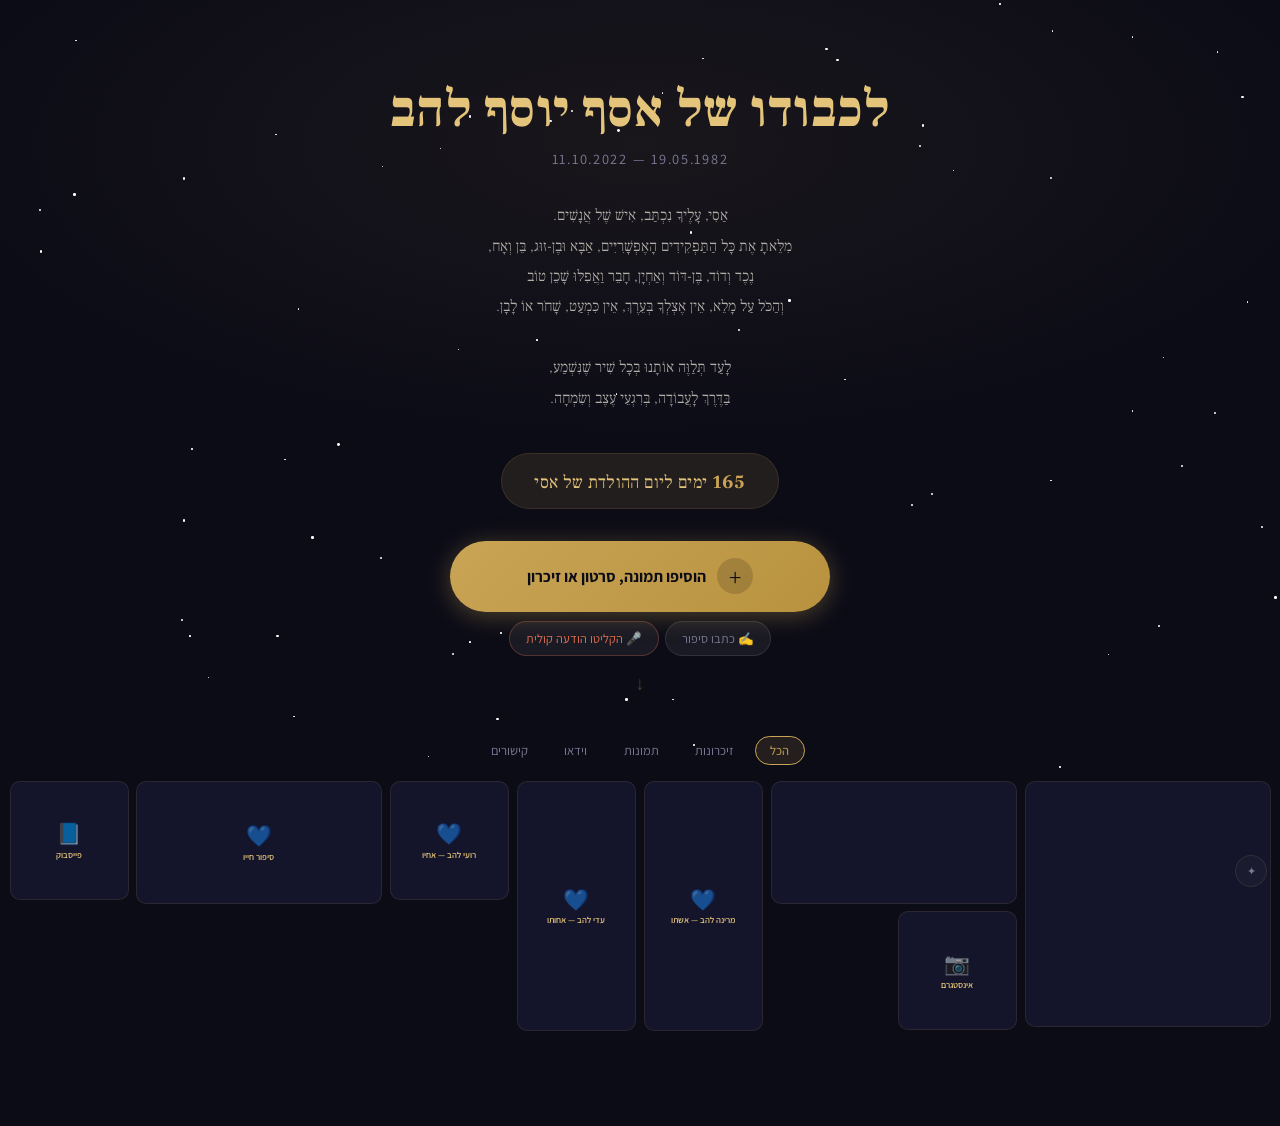
==== commit ba720c8f: "Direct publish, voice recording, birthday countdown, bulk admin - Remove WhatsApp button entirely - " ====
--- a/index.html
+++ b/index.html
@@ -35,6 +35,9 @@
         בַּדֶּרֶךְ לָעֲבוֹדָה, בְּרִגְעֵי עֶצֶב וְשִׂמְחָה.
     </p>
 
+    <!-- Birthday countdown -->
+    <div class="birthday-countdown" id="birthdayCountdown"></div>
+
     <!-- Upload button right in hero -->
     <div class="hero-upload">
         <label class="hero-upload-btn" tabindex="0">
@@ -44,10 +47,9 @@
         </label>
         <div class="hero-upload-row">
             <button class="hero-sub-btn" id="openSubmitBtn">&#x270D;&#xFE0F; כתבו סיפור</button>
-            <a class="hero-sub-btn hero-wa-btn" id="whatsappBtn" target="_blank" rel="noopener">
-                <svg viewBox="0 0 24 24" width="14" height="14" fill="currentColor"><path d="M17.472 14.382c-.297-.149-1.758-.867-2.03-.967-.273-.099-.471-.148-.67.15-.197.297-.767.966-.94 1.164-.173.199-.347.223-.644.075-.297-.15-1.255-.463-2.39-1.475-.883-.788-1.48-1.761-1.653-2.059-.173-.297-.018-.458.13-.606.134-.133.298-.347.446-.52.149-.174.198-.298.298-.497.099-.198.05-.371-.025-.52-.075-.149-.669-1.612-.916-2.207-.242-.579-.487-.5-.669-.51-.173-.008-.371-.01-.57-.01-.198 0-.52.074-.792.372-.272.297-1.04 1.016-1.04 2.479 0 1.462 1.065 2.875 1.213 3.074.149.198 2.096 3.2 5.077 4.487.709.306 1.262.489 1.694.625.712.227 1.36.195 1.871.118.571-.085 1.758-.719 2.006-1.413.248-.694.248-1.289.173-1.413-.074-.124-.272-.198-.57-.347m-5.421 7.403h-.004a9.87 9.87 0 01-5.031-1.378l-.361-.214-3.741.982.998-3.648-.235-.374a9.86 9.86 0 01-1.51-5.26c.001-5.45 4.436-9.884 9.888-9.884 2.64 0 5.122 1.03 6.988 2.898a9.825 9.825 0 012.893 6.994c-.003 5.45-4.437 9.884-9.885 9.884m8.413-18.297A11.815 11.815 0 0012.05 0C5.495 0 .16 5.335.157 11.892c0 2.096.547 4.142 1.588 5.945L.057 24l6.305-1.654a11.882 11.882 0 005.683 1.448h.005c6.554 0 11.89-5.335 11.893-11.893a11.821 11.821 0 00-3.48-8.413z"/></svg>
-                וואטסאפ
-            </a>
+            <button class="hero-sub-btn hero-voice-btn" id="voiceRecordBtn">
+                &#x1F3A4; הקליטו הודעה קולית
+            </button>
         </div>
     </div>
 
@@ -93,7 +95,7 @@
             <button class="btn-main" id="quickSubmitBtn">שלחו</button>
             <button class="btn-sec" id="quickCancelBtn">ביטול</button>
         </div>
-        <p class="modal-note">יועבר לאישור לפני פרסום</p>
+        <p class="modal-note">יפורסם מיד בקיר הזיכרונות</p>
     </div>
 </div>
 
@@ -120,6 +122,36 @@
     </div>
 </div>
 
+<!-- VOICE RECORDING MODAL -->
+<div class="backdrop" id="voiceBackdrop">
+    <div class="modal modal-mini">
+        <h2 style="font-size:1.1rem;margin-bottom:1rem">&#x1F3A4; הקלטה קולית</h2>
+        <div class="voice-recorder" id="voiceRecorder">
+            <button class="voice-rec-btn" id="voiceStartBtn">
+                <span class="voice-rec-icon">&#x1F3A4;</span>
+                <span class="voice-rec-label">לחצו להקלטה</span>
+            </button>
+            <div class="voice-recording-state" id="voiceRecordingState" style="display:none">
+                <div class="voice-pulse"></div>
+                <span class="voice-timer" id="voiceTimer">0:00</span>
+                <button class="voice-stop-btn" id="voiceStopBtn">&#x23F9; עצור</button>
+            </div>
+            <div class="voice-preview" id="voicePreview" style="display:none">
+                <audio id="voicePlayback" controls style="width:100%"></audio>
+                <button class="btn-sec" id="voiceRetryBtn" style="margin-top:0.5rem;font-size:0.8rem">&#x1F504; הקליטו שוב</button>
+            </div>
+        </div>
+        <div class="form-group" style="margin-top:1rem">
+            <input type="text" id="voiceName" placeholder="השם שלכם" />
+        </div>
+        <div class="modal-actions">
+            <button class="btn-main" id="voiceSubmitBtn">&#x1F499; שלחו</button>
+            <button class="btn-sec" id="voiceCancelBtn">ביטול</button>
+        </div>
+        <p class="modal-note">יפורסם מיד בקיר הזיכרונות</p>
+    </div>
+</div>
+
 <!-- Admin -->
 <button class="admin-link" id="adminToggle">&#x2726;</button>
 
--- a/css/style.css
+++ b/css/style.css
@@ -99,6 +99,24 @@
   margin-bottom: 2.5rem;
 }
 
+/* ═══ BIRTHDAY COUNTDOWN ═══ */
+.birthday-countdown {
+  margin-bottom: 2rem;
+  padding: 0.8rem 2rem;
+  background: var(--gold-dim);
+  border: 1px solid var(--border);
+  border-radius: 30px;
+  font-family: 'Frank Ruhl Libre', serif;
+  font-size: 1.1rem;
+  color: var(--gold-light);
+  letter-spacing: 0.02em;
+}
+.birthday-countdown .countdown-days {
+  font-weight: 700;
+  font-size: 1.4rem;
+  color: var(--gold);
+}
+
 .scroll-down {
   position: absolute;
   bottom: 1.5rem;
@@ -196,15 +214,80 @@
   color: var(--gold-light);
   border-color: var(--gold);
 }
-.hero-wa-btn {
-  color: #25D366;
-  border-color: rgba(37,211,102,0.3);
-}
-.hero-wa-btn:hover {
-  background: #25D366;
-  color: #fff;
-}
-.hero-wa-btn svg { vertical-align: middle; }
+/* ═══ VOICE RECORDER ═══ */
+.hero-voice-btn {
+  color: #e07050;
+  border-color: rgba(224,112,80,0.3);
+}
+.hero-voice-btn:hover {
+  background: rgba(224,112,80,0.15);
+  color: #f09070;
+  border-color: rgba(224,112,80,0.6);
+}
+.voice-recorder {
+  display: flex;
+  flex-direction: column;
+  align-items: center;
+  gap: 0.8rem;
+}
+.voice-rec-btn {
+  display: flex;
+  flex-direction: column;
+  align-items: center;
+  gap: 0.5rem;
+  background: rgba(224,112,80,0.1);
+  border: 2px solid rgba(224,112,80,0.3);
+  border-radius: 50%;
+  width: 100px;
+  height: 100px;
+  cursor: pointer;
+  transition: all 0.2s;
+  font-family: inherit;
+  justify-content: center;
+}
+.voice-rec-btn:hover {
+  background: rgba(224,112,80,0.2);
+  border-color: rgba(224,112,80,0.6);
+  transform: scale(1.05);
+}
+.voice-rec-icon { font-size: 2rem; }
+.voice-rec-label { font-size: 0.7rem; color: var(--muted); }
+.voice-recording-state {
+  display: flex;
+  flex-direction: column;
+  align-items: center;
+  gap: 0.6rem;
+}
+.voice-pulse {
+  width: 60px;
+  height: 60px;
+  border-radius: 50%;
+  background: #e07050;
+  animation: voicePulse 1s ease-in-out infinite;
+}
+@keyframes voicePulse {
+  0%,100% { transform: scale(1); opacity: 0.7; }
+  50% { transform: scale(1.2); opacity: 1; }
+}
+.voice-timer {
+  font-size: 1.5rem;
+  font-weight: 700;
+  color: #e07050;
+  font-variant-numeric: tabular-nums;
+}
+.voice-stop-btn {
+  background: rgba(224,112,80,0.15);
+  border: 1px solid rgba(224,112,80,0.4);
+  color: #e07050;
+  border-radius: 30px;
+  padding: 0.5rem 1.5rem;
+  cursor: pointer;
+  font-family: inherit;
+  font-size: 0.9rem;
+}
+.voice-stop-btn:hover { background: rgba(224,112,80,0.25); }
+.voice-preview { width: 100%; text-align: center; }
+.voice-preview audio { border-radius: 8px; }
 
 /* ═══ MAIN ═══ */
 .main-wrap {
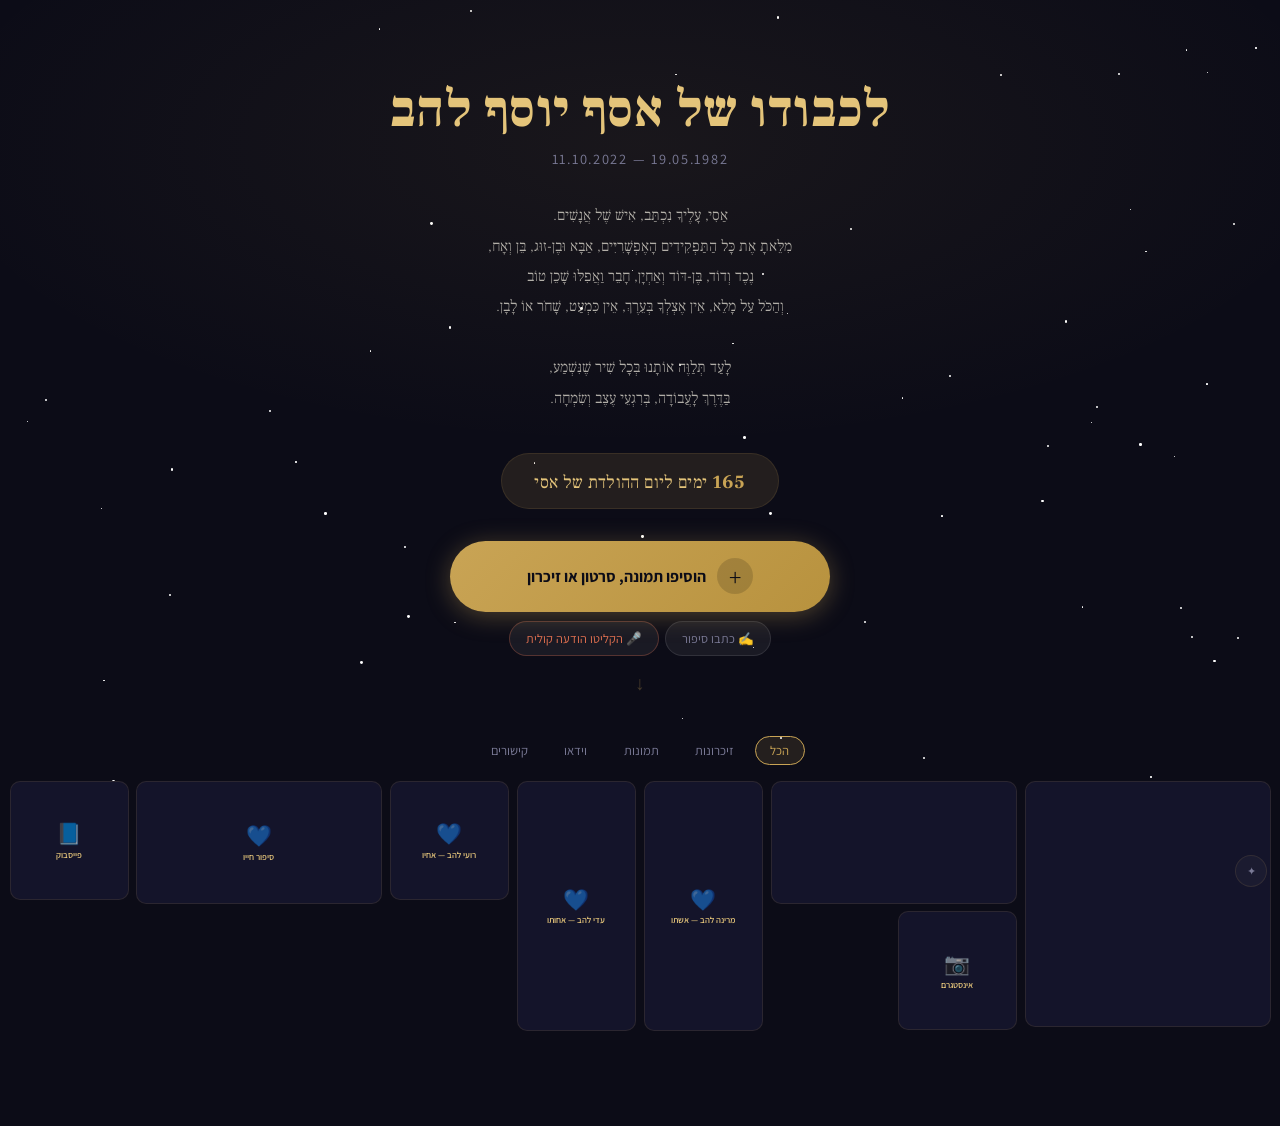
==== commit 988ef76f: "Multi-file upload, admin delete, fix upload for all users - Support selecting multiple files at once" ====
--- a/index.html
+++ b/index.html
@@ -81,15 +81,19 @@
     <div class="lightbox-content" id="lightboxContent"></div>
 </div>
 
-<!-- QUICK NAME MODAL (after file picked) -->
+<!-- QUICK NAME MODAL (after file picked — supports multiple) -->
 <div class="backdrop" id="quickNameBackdrop">
     <div class="modal modal-mini">
-        <div class="file-preview" id="quickPreview" style="display:flex"></div>
+        <div class="files-preview" id="quickPreview"></div>
         <div class="form-group" style="margin-top:1rem">
             <input type="text" id="quickName" placeholder="השם שלכם" autofocus />
         </div>
         <div class="form-group">
             <input type="text" id="quickCaption" placeholder="תיאור קצר (אופציונלי)" />
+        </div>
+        <div class="upload-progress" id="uploadProgress" style="display:none">
+            <div class="upload-progress-bar" id="uploadProgressBar"></div>
+            <span class="upload-progress-text" id="uploadProgressText"></span>
         </div>
         <div class="modal-actions">
             <button class="btn-main" id="quickSubmitBtn">שלחו</button>
--- a/css/style.css
+++ b/css/style.css
@@ -288,6 +288,38 @@
 .voice-stop-btn:hover { background: rgba(224,112,80,0.25); }
 .voice-preview { width: 100%; text-align: center; }
 .voice-preview audio { border-radius: 8px; }
+
+/* ═══ UPLOAD PROGRESS ═══ */
+.upload-progress {
+  margin: 0.8rem 0;
+  text-align: center;
+}
+.upload-progress-bar {
+  height: 4px;
+  background: var(--gold);
+  border-radius: 2px;
+  width: 0%;
+  transition: width 0.3s;
+  margin-bottom: 0.4rem;
+}
+.upload-progress-text {
+  font-size: 0.78rem;
+  color: var(--muted);
+}
+
+/* ═══ ADMIN DELETE ═══ */
+.lb-delete-btn {
+  background: rgba(200,60,60,0.12);
+  border: 1px solid rgba(200,60,60,0.3);
+  color: #d44;
+  border-radius: 7px;
+  padding: 0.4rem 1rem;
+  cursor: pointer;
+  font-family: inherit;
+  font-size: 0.8rem;
+  margin-right: auto;
+}
+.lb-delete-btn:hover { background: rgba(200,60,60,0.25); }
 
 /* ═══ MAIN ═══ */
 .main-wrap {
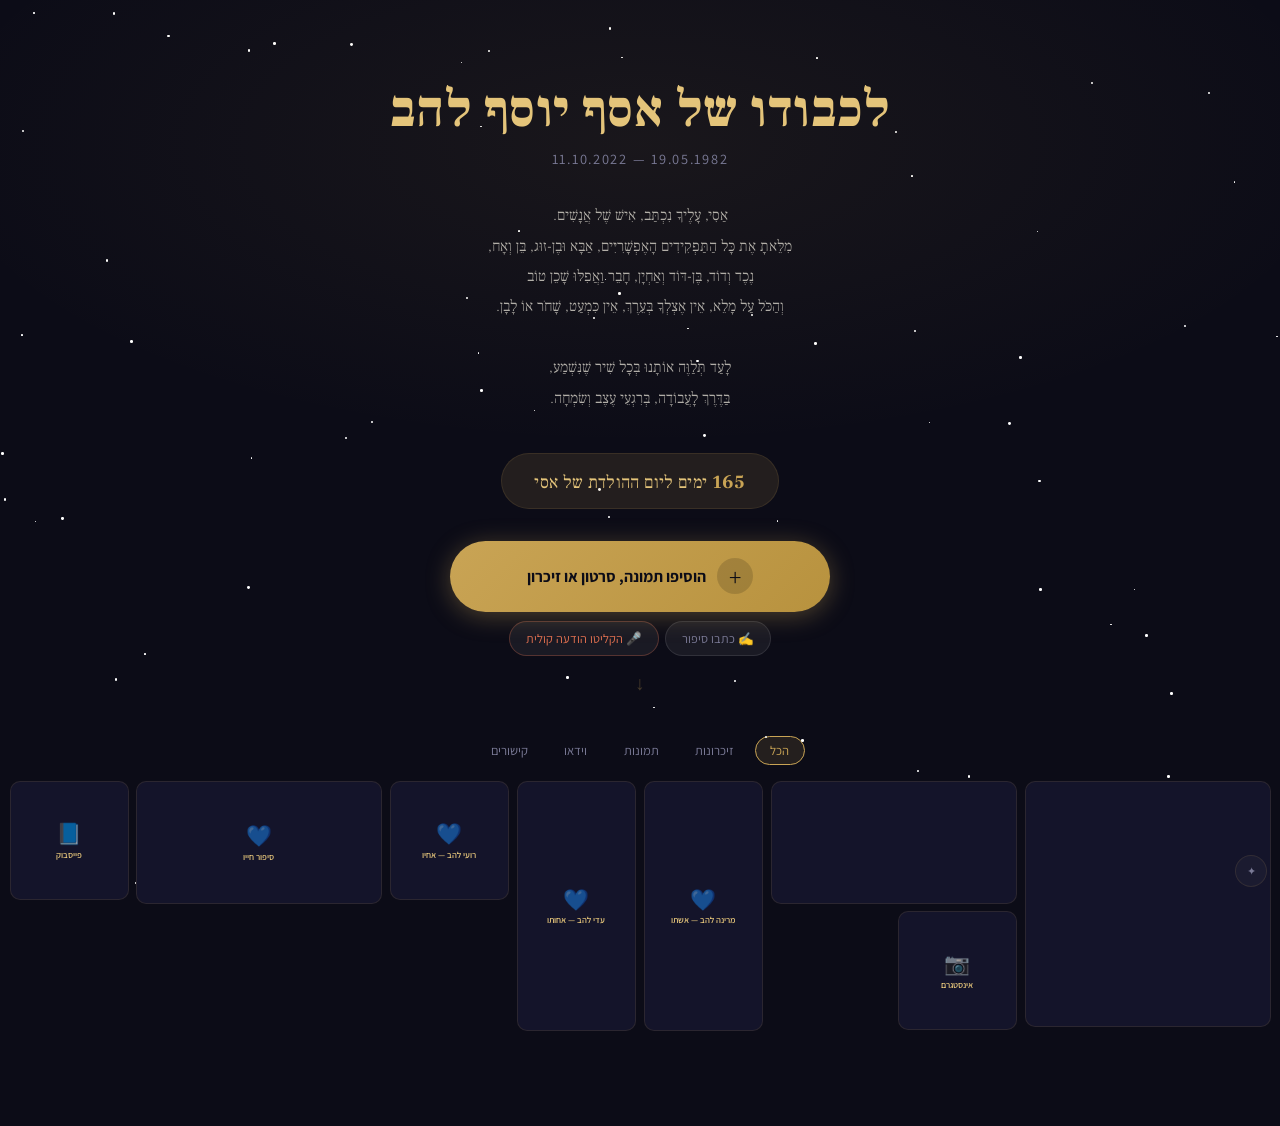
==== commit 4a68a431: "Video previews on tiles + caption-first upload flow - Videos now show inline preview thumbnail (firs" ====
--- a/index.html
+++ b/index.html
@@ -86,10 +86,10 @@
     <div class="modal modal-mini">
         <div class="files-preview" id="quickPreview"></div>
         <div class="form-group" style="margin-top:1rem">
-            <input type="text" id="quickName" placeholder="השם שלכם" autofocus />
+            <input type="text" id="quickCaption" placeholder="כותרת או כמה מילים על הקובץ" autofocus />
         </div>
         <div class="form-group">
-            <input type="text" id="quickCaption" placeholder="תיאור קצר (אופציונלי)" />
+            <input type="text" id="quickName" placeholder="השם שלכם (אופציונלי)" />
         </div>
         <div class="upload-progress" id="uploadProgress" style="display:none">
             <div class="upload-progress-bar" id="uploadProgressBar"></div>
--- a/css/style.css
+++ b/css/style.css
@@ -490,6 +490,32 @@
 }
 .tile:hover .tile-thumb {
   filter: brightness(0.4);
+}
+
+.tile-video { position: relative; }
+.tile-play-icon {
+  position: absolute;
+  top: 50%;
+  left: 50%;
+  transform: translate(-50%, -50%);
+  font-size: 1.4rem;
+  color: #fff;
+  background: rgba(0,0,0,0.55);
+  width: 32px;
+  height: 32px;
+  border-radius: 50%;
+  display: flex;
+  align-items: center;
+  justify-content: center;
+  pointer-events: none;
+  text-shadow: 0 1px 2px rgba(0,0,0,0.6);
+  transition: transform 0.2s;
+  z-index: 2;
+}
+.tile-video:hover .tile-play-icon {
+  transform: translate(-50%, -50%) scale(1.2);
+  background: var(--gold);
+  color: #0c0c17;
 }
 
 /* ═══ LIGHTBOX ═══ */
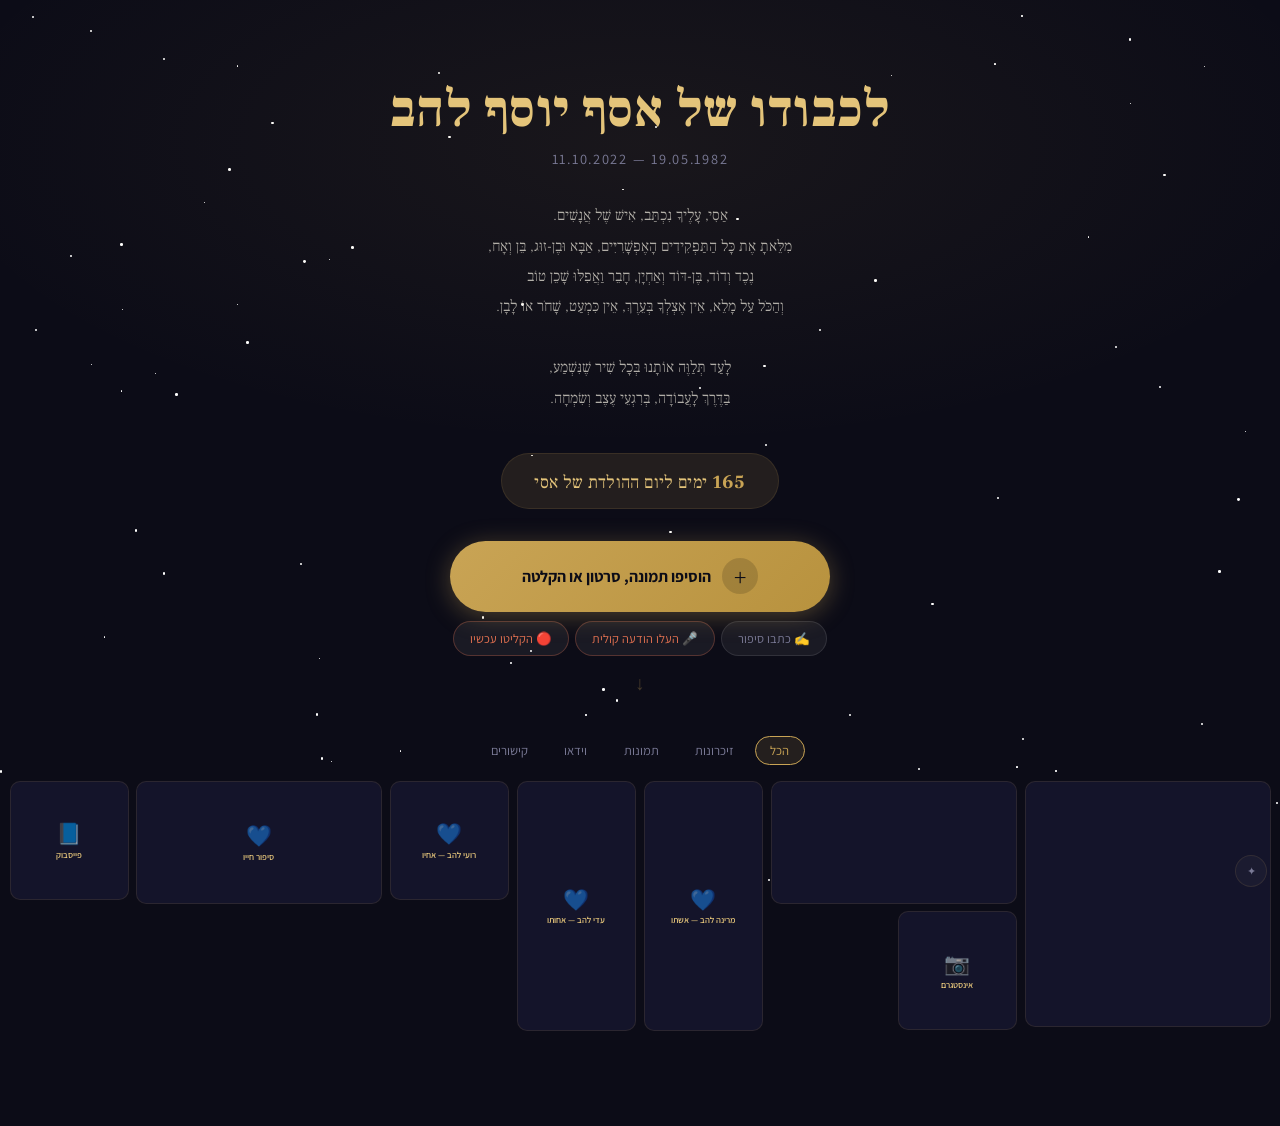
==== commit 7431ee52: "Allow uploading audio files (including WhatsApp voice messages) - Main upload button now also accept" ====
--- a/index.html
+++ b/index.html
@@ -42,13 +42,17 @@
     <div class="hero-upload">
         <label class="hero-upload-btn" tabindex="0">
             <span class="hero-upload-plus">+</span>
-            <span class="hero-upload-text">הוסיפו תמונה, סרטון או זיכרון</span>
-            <input type="file" id="quickFileInput" accept="image/*,video/*" multiple />
+            <span class="hero-upload-text">הוסיפו תמונה, סרטון או הקלטה</span>
+            <input type="file" id="quickFileInput" accept="image/*,video/*,audio/*,.opus,.m4a,.ogg,.mp3,.aac,.wav" multiple />
         </label>
         <div class="hero-upload-row">
             <button class="hero-sub-btn" id="openSubmitBtn">&#x270D;&#xFE0F; כתבו סיפור</button>
-            <button class="hero-sub-btn hero-voice-btn" id="voiceRecordBtn">
-                &#x1F3A4; הקליטו הודעה קולית
+            <label class="hero-sub-btn hero-voice-btn" tabindex="0" title="העלו קובץ הקלטה מהפלאפון או מהוואטסאפ">
+                &#x1F3A4; העלו הודעה קולית
+                <input type="file" id="voiceFileInput" accept="audio/*,.opus,.m4a,.ogg,.mp3,.aac,.wav" style="display:none" />
+            </label>
+            <button class="hero-sub-btn hero-voice-btn" id="voiceRecordBtn" title="הקליטו ישירות מהדפדפן">
+                &#x1F534; הקליטו עכשיו
             </button>
         </div>
     </div>
